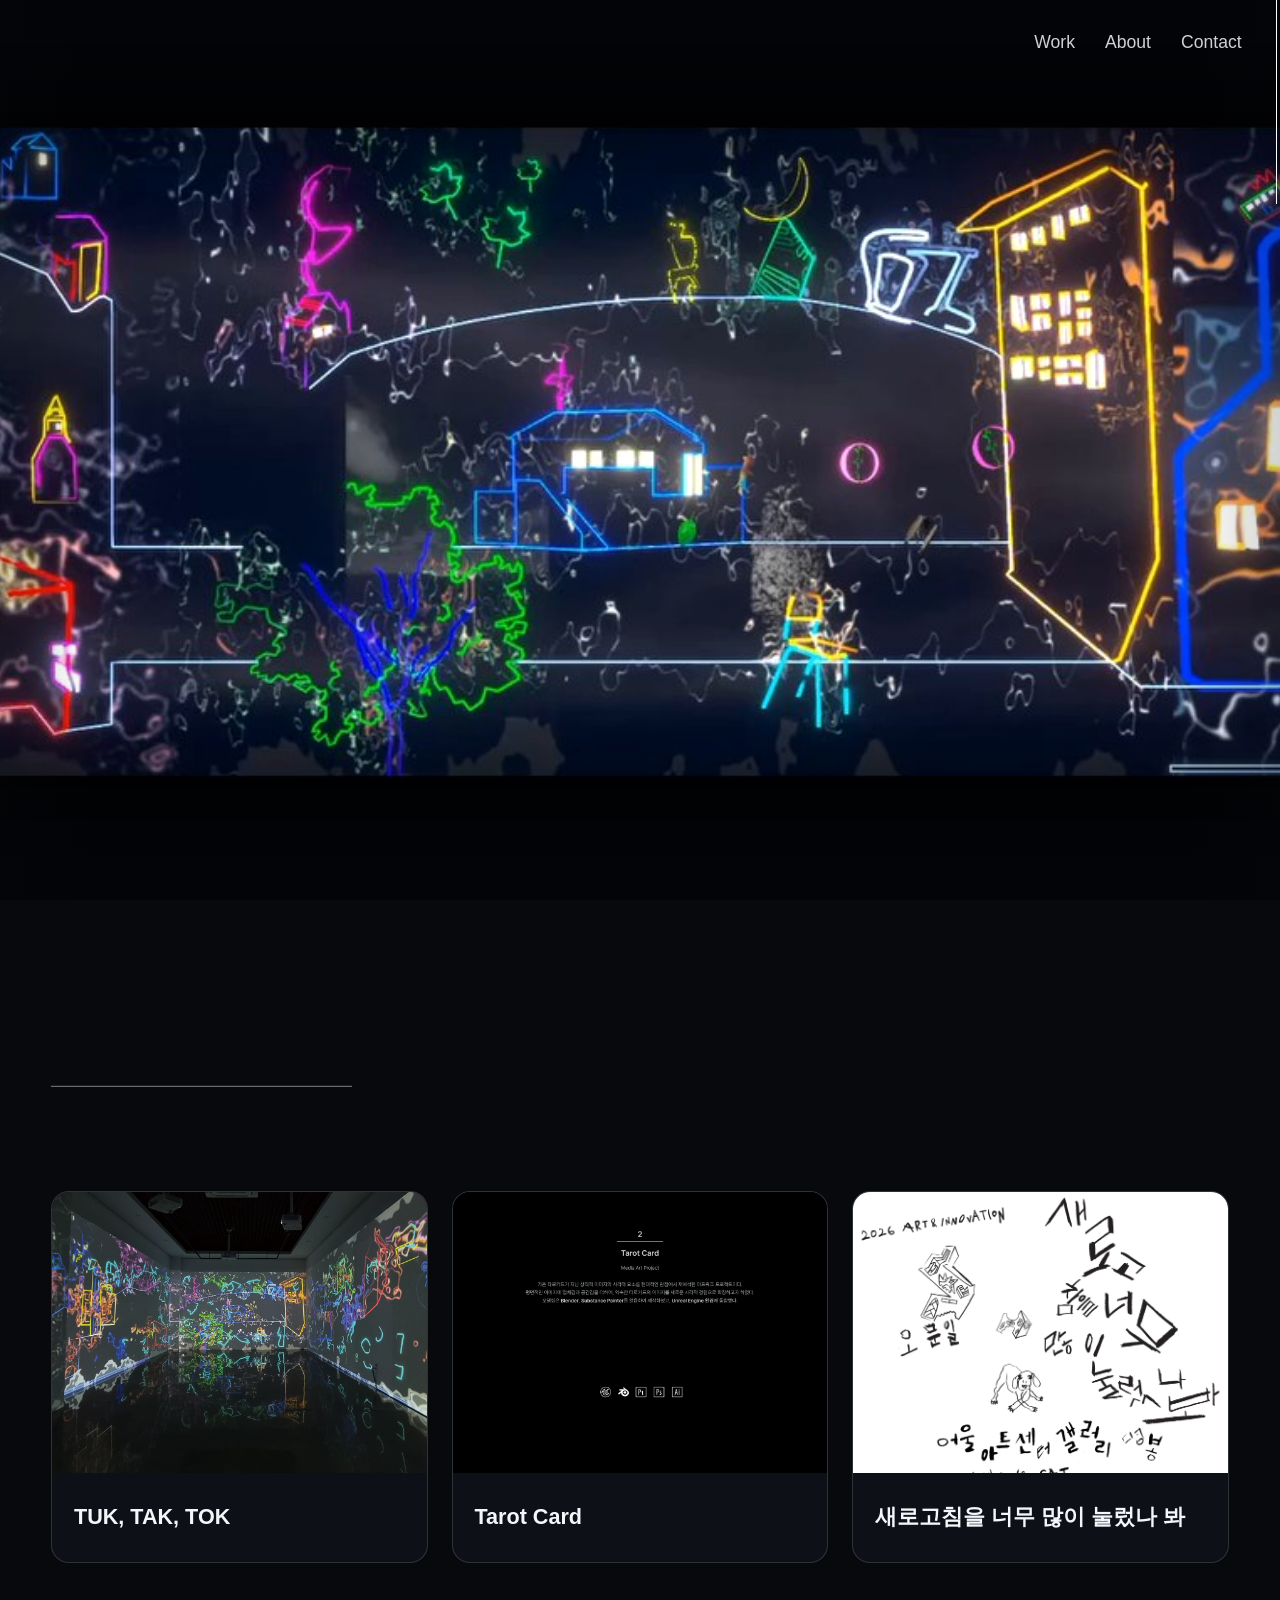
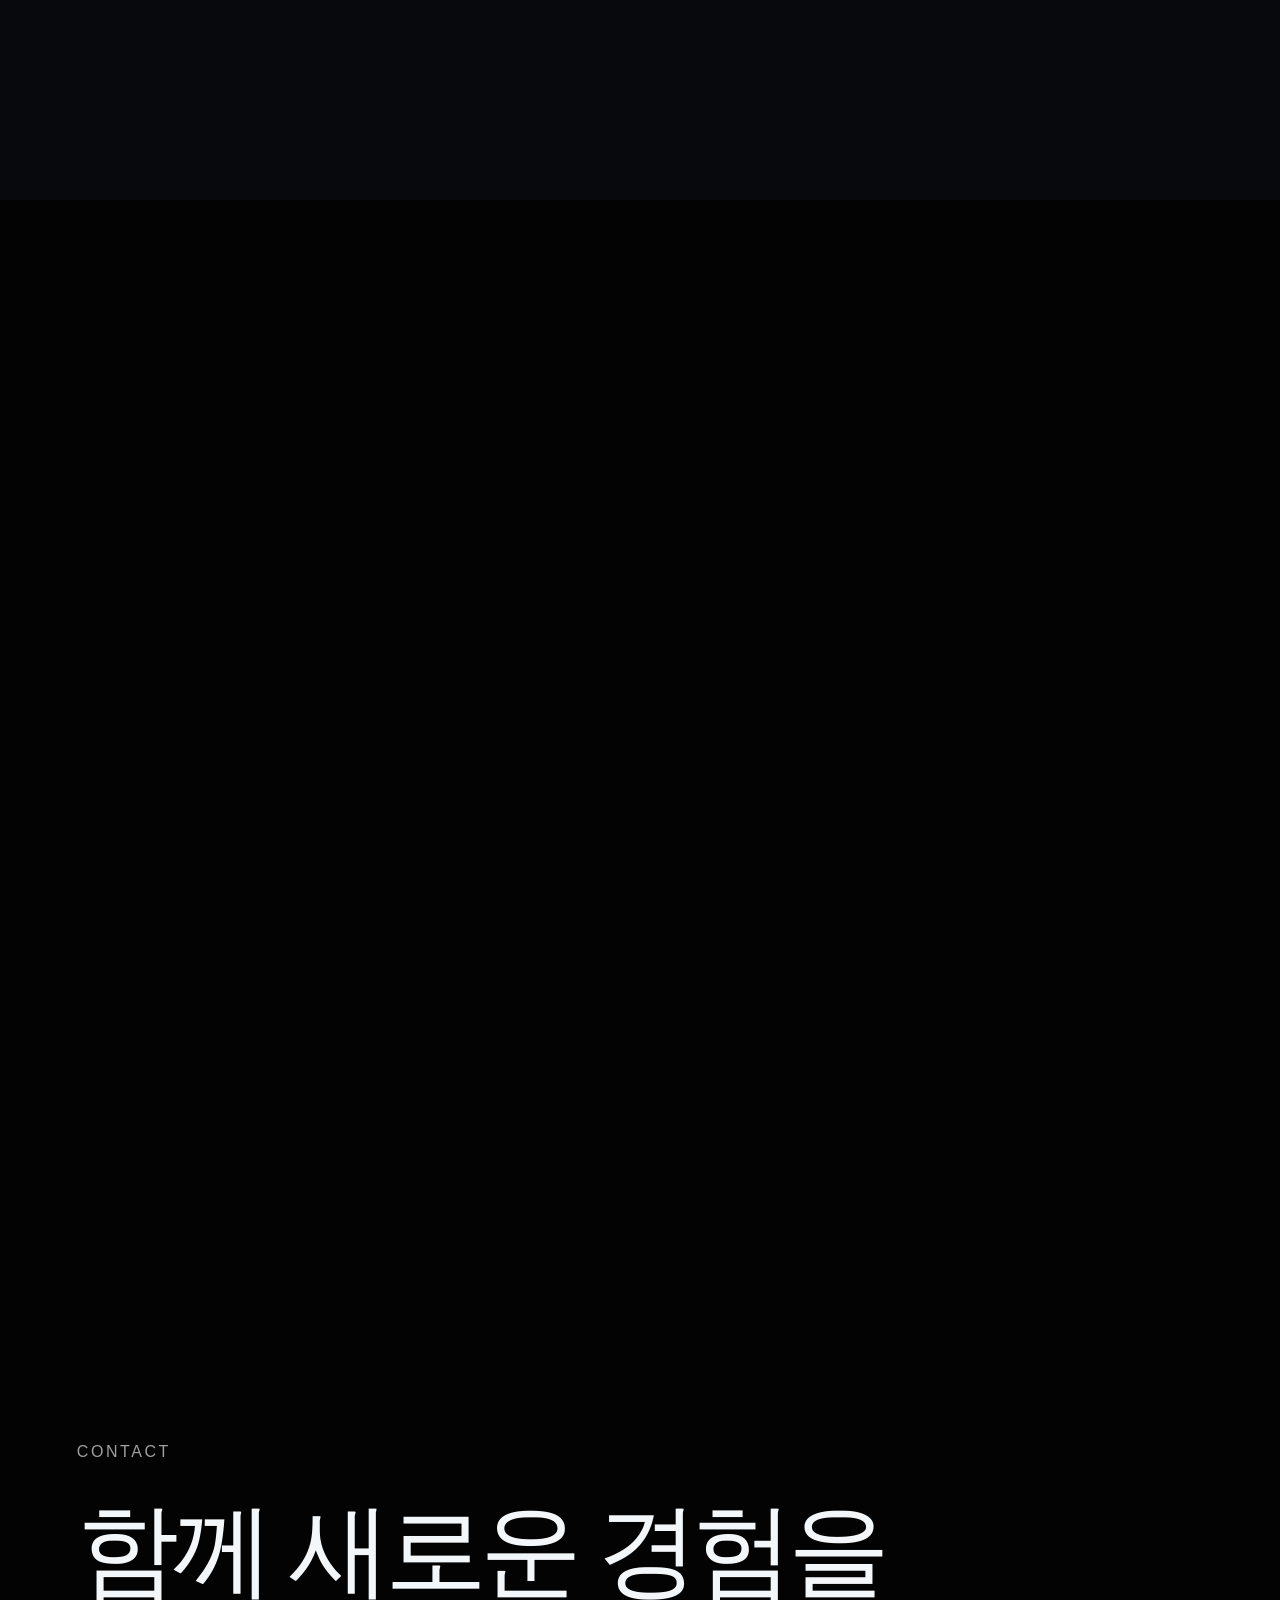
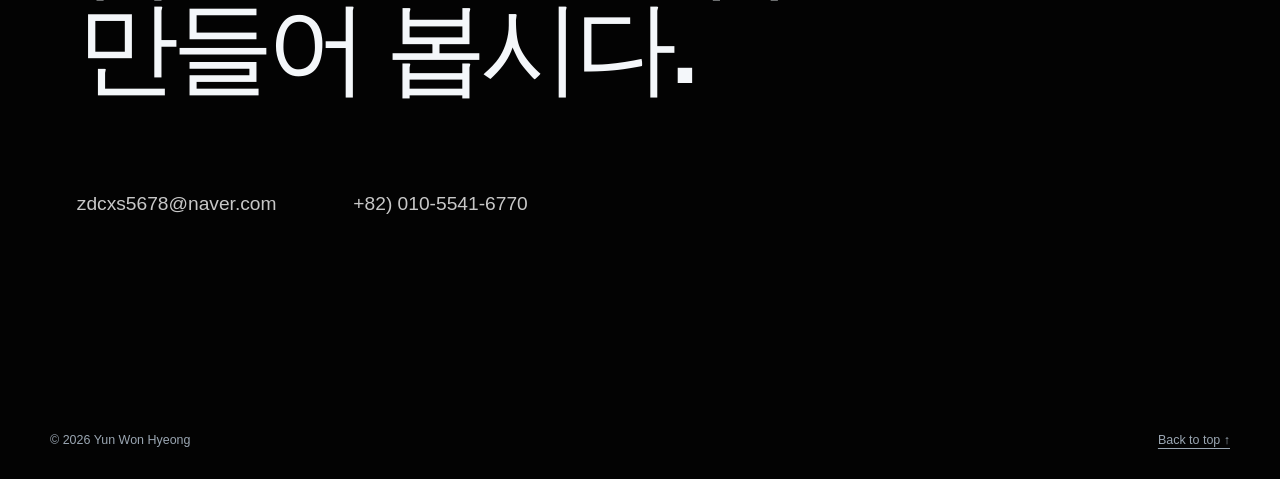
==== index.html @ ea80e8dd "Rework homepage sections and add contact" ====
<!doctype html>
<html lang="ko">
<head>
  <meta charset="utf-8" />
  <meta name="viewport" content="width=device-width, initial-scale=1" />
  <meta name="description" content="윤원형의 인터랙티브 미디어 아트와 경험 디자인 포트폴리오" />
  <meta name="theme-color" content="#07090c" />
  <title>Yun Won Hyeong — Portfolio</title>
  <link rel="preload" href="Video/Opening_Poster.jpg" as="image" />
  <link rel="stylesheet" href="style.css" />
  <script>document.documentElement.classList.add('js');</script>
</head>
<body>
  <a class="skip-link" href="#main">본문으로 이동</a>
  <header class="site-header site-header--minimal">
    <button class="nav-toggle" type="button" aria-expanded="false" aria-controls="primary-nav">
      <span class="sr-only">메뉴 열기</span><span></span><span></span>
    </button>
    <nav class="primary-nav" id="primary-nav" aria-label="주요 메뉴">
      <a href="#work">Work</a><a href="#about">About</a><a href="#contact">Contact</a>
    </nav>
  </header>

  <main id="main">
    <section class="home-hero" aria-labelledby="hero-title">
      <div class="home-hero__media-frame">
        <video class="home-hero__media" muted autoplay loop playsinline preload="metadata" poster="Video/Opening_Poster.jpg" data-autoplay aria-hidden="true">
          <source src="Video/Opening_PingPong.mp4" type="video/mp4" />
        </video>
      </div>
      <h1 class="sr-only" id="hero-title">Yun Won Hyeong Portfolio</h1>
    </section>

    <section class="work-section" id="work" aria-label="Work">
      <div class="work-shell">
        <div class="work-divider" aria-hidden="true"></div>
        <div class="project-grid">
          <a class="project-card" href="tuk-tak-tok.html" data-reveal>
            <div class="project-card__media"><img src="Source/3.webp" alt="TUK, TAK, TOK 몰입형 전시 공간" loading="lazy" /></div>
            <div class="project-card__body">
              <h3>TUK, TAK, TOK</h3>
            </div>
          </a>
          <a class="project-card" href="tarot.html" data-reveal>
            <div class="project-card__media"><img src="Source/11.webp" alt="Tarot Card 미디어 아트 프로젝트" loading="lazy" /></div>
            <div class="project-card__body">
              <h3>Tarot Card</h3>
            </div>
          </a>
          <a class="project-card" href="https://online.fliphtml5.com/retxmon/true-final/" target="_blank" rel="noreferrer" data-reveal>
            <div class="project-card__media project-card__media--editorial"><img src="Source/editorial-cover.webp" alt="새로고침을 너무 많이 눌렀나 봐 도록 표지" loading="lazy" /></div>
            <div class="project-card__body">
              <h3>새로고침을 너무 많이 눌렀나 봐</h3>
            </div>
          </a>
        </div>
      </div>
    </section>

    <section class="about-section" id="about" aria-labelledby="about-title">
      <div class="shell about-layout">
        <header class="about-profile" data-reveal>
          <h2 id="about-title">Yun Won Hyeong</h2>
          <time datetime="2002-04-17">2002.04.17.</time>
        </header>

        <div class="about-statement" data-reveal>
          <p>창의적인 융합을 지향하는 디자이너 윤원형입니다.</p>
          <p>새로운 아이디어를 다양한 기술과 디자인으로 구현하여 특별한 경험을 선사합니다.</p>
          <p>일상 속에서의 감각과 관계를 새롭게 바라보며, 관객이 직접 경험하고 해석할 수 있는 작업을 추구하고<br class="about-statement__break" /> 디자인을 통해 익숙한 세계를 낯설게 감각하고 새로운 질문을 발견할 수 있는 계기를 만들고자 합니다.</p>
        </div>

        <div class="about-facts">
          <section class="about-block" data-reveal>
            <h3>Education</h3>
            <ul class="about-list about-list--education">
              <li><strong>2018–2020</strong><span>제주제일고등학교</span></li>
              <li><strong>2021–2026</strong><span>대구예술대학교<br />Art&amp;Innovation 전공</span></li>
            </ul>
          </section>
          <section class="about-block about-block--achievement" data-reveal>
            <h3>Achievement</h3>
            <ul class="about-list">
              <li><strong>2026.09.</strong><span>아트&amp;이노베이션 展_새로고침을 너무 많이 눌렀나 봐_대구행복북구문화재단 어울아트센터</span></li>
              <li><strong>2026.12.</strong><span>대구아트스퀘어 展_Daegu Art Odyssdey 2026_대구문화예술회관<br />VR 인터랙티브 아트 전시 예정</span></li>
            </ul>
          </section>
        </div>

        <div class="about-bottom">
          <section class="about-block about-skills" data-reveal>
            <h3>Skill</h3>
            <svg class="about-skills__icons" viewBox="140 2310 760 830" role="img" aria-label="사용 프로그램 아이콘">
              <image href="Source/1투명.webp" width="5834" height="3750" />
            </svg>
          </section>
        </div>
      </div>
    </section>

    <section class="contact-section" id="contact" aria-labelledby="contact-title">
      <div class="contact-shell" data-reveal>
        <p class="contact-kicker">Contact</p>
        <h2 id="contact-title">함께 새로운 경험을<br />만들어 봅시다.</h2>
        <div class="contact-links">
          <a href="mailto:zdcxs5678@naver.com">zdcxs5678@naver.com</a>
          <a href="tel:+821055416770">+82) 010-5541-6770</a>
        </div>
      </div>
      <footer class="site-footer shell"><p>© 2026 Yun Won Hyeong</p><a href="#main">Back to top ↑</a></footer>
    </section>

  </main>

  <script src="scroll-progress.js" defer></script>
  <script src="local-refraction.js?v=13-small-media-refraction" defer></script>
  <script src="script.js" defer></script>
</body>
</html>
---- style.css ----
:root {
  --bg: #07090c;
  --surface: #0d1117;
  --surface-2: #111820;
  --text: #f4f7fa;
  --muted: #9aa6b2;
  --line: rgba(255, 255, 255, 0.14);
  --line-strong: rgba(255, 255, 255, 0.28);
  --cyan: #6ef3ff;
  --pink: #ff5ab8;
  --shell: min(1180px, calc(100vw - 64px));
  --header-height: 78px;
  --radius: 18px;
  color-scheme: dark;
}

* { box-sizing: border-box; }
html { scroll-behavior: smooth; background: var(--bg); scrollbar-width: none; }
html::-webkit-scrollbar, body::-webkit-scrollbar { display: none; width: 0; height: 0; }
body {
  margin: 0;
  overflow-x: hidden;
  background: radial-gradient(circle at 10% 10%, rgba(34, 181, 255, 0.08), transparent 28rem), var(--bg);
  color: var(--text);
  font-family: Inter, "Pretendard", "Noto Sans KR", "Segoe UI", Arial, sans-serif;
  line-height: 1.65;
  -webkit-font-smoothing: antialiased;
}
body.nav-open { overflow: hidden; }
img, video { max-width: 100%; }
img { display: block; }
a { color: inherit; }
button, input, textarea, select { font: inherit; }
.shell { width: var(--shell); margin-inline: auto; }
.sr-only { position: absolute; width: 1px; height: 1px; padding: 0; margin: -1px; overflow: hidden; clip: rect(0, 0, 0, 0); white-space: nowrap; border: 0; }
.skip-link { position: fixed; top: 8px; left: 8px; z-index: 9999; transform: translateY(-150%); padding: 10px 14px; border-radius: 8px; background: var(--text); color: var(--bg); text-decoration: none; }
.skip-link:focus { transform: translateY(0); }

.site-header { position: fixed; inset: 0 0 auto; z-index: 1000; min-height: var(--header-height); display: flex; align-items: center; justify-content: space-between; padding: 0 max(32px, calc((100vw - 1180px) / 2)); border-bottom: 1px solid transparent; transition: background-color 220ms ease, border-color 220ms ease; }
.site-header--minimal { top: clamp(20px, 2.2vw, 38px); right: clamp(24px, 3vw, 64px); bottom: auto; left: auto; width: auto; min-height: 0; padding: 0; justify-content: flex-end; background: transparent; border-color: transparent; box-shadow: none; backdrop-filter: none; }
.site-header.is-scrolled { background: rgba(7, 9, 12, 0.84); border-color: var(--line); backdrop-filter: blur(18px); }
.site-header.site-header--minimal.is-scrolled { background: transparent; border-color: transparent; box-shadow: none; backdrop-filter: none; }
.brand { position: relative; z-index: 2; display: grid; gap: 1px; text-decoration: none; line-height: 1.15; letter-spacing: 0.06em; }
.brand span { font-size: 0.88rem; font-weight: 750; }
.brand small { color: var(--muted); font-size: 0.65rem; }
.primary-nav { display: flex; gap: clamp(30px, 2.25vw, 52px); background: transparent; }
.primary-nav a { position: relative; color: rgba(255, 255, 255, 0.82); font-size: clamp(1.1rem, 1.15vw, 1.4rem); font-weight: 500; text-decoration: none; background: transparent; }
.primary-nav a::after { content: ""; position: absolute; right: 0; bottom: -6px; left: 0; height: 1px; transform: scaleX(0); transform-origin: right; background: var(--cyan); transition: transform 220ms ease; }
.primary-nav a:hover::after, .primary-nav a:focus-visible::after { transform: scaleX(1); transform-origin: left; }
.nav-toggle { display: none; position: relative; z-index: 2; width: 44px; height: 44px; padding: 12px 8px; border: 0; background: none; color: var(--text); cursor: pointer; }
.nav-toggle > span:not(.sr-only) { position: absolute; left: 8px; width: 28px; height: 1px; background: currentColor; transition: transform 220ms ease, top 220ms ease; }
.nav-toggle > span:nth-child(2) { top: 17px; }
.nav-toggle > span:nth-child(3) { top: 27px; }
.nav-open .nav-toggle > span:nth-child(2) { top: 22px; transform: rotate(45deg); }
.nav-open .nav-toggle > span:nth-child(3) { top: 22px; transform: rotate(-45deg); }

.home-hero { position: relative; min-height: 100vh; min-height: 100svh; display: flex; align-items: flex-end; overflow: hidden; background: #030509; }
.home-hero::after { content: ""; position: absolute; inset: -1px; z-index: 1; pointer-events: none; background: linear-gradient(90deg, rgba(7, 9, 12, 0.18) 0%, transparent 7%, transparent 93%, rgba(7, 9, 12, 0.18) 100%); }
.home-hero__media-frame { position: absolute; inset: 0; overflow: hidden; -webkit-mask-image: linear-gradient(180deg, transparent 0%, rgba(0, 0, 0, 0.2) 5%, #000 20%, #000 80%, rgba(0, 0, 0, 0.2) 95%, transparent 100%); mask-image: linear-gradient(180deg, transparent 0%, rgba(0, 0, 0, 0.2) 5%, #000 20%, #000 80%, rgba(0, 0, 0, 0.2) 95%, transparent 100%); }
.home-hero__media { position: absolute; inset: 0; width: 100%; height: 100%; object-fit: cover; object-position: center; transform: scale(1.68); transform-origin: center; filter: saturate(1.02) contrast(1.04); }
.home-hero__content { position: relative; z-index: 1; padding-block: calc(var(--header-height) + 80px) 96px; }
.eyebrow { margin: 0 0 16px; color: var(--cyan); font-size: 0.72rem; font-weight: 750; letter-spacing: 0.18em; text-transform: uppercase; }
.home-hero h1, .project-hero h1 { margin: 0; font-size: clamp(3.6rem, 10vw, 9rem); font-weight: 650; line-height: 0.88; letter-spacing: -0.065em; }
.hero-lead { max-width: 680px; margin: 36px 0 0; font-size: clamp(1.1rem, 2vw, 1.45rem); }
.hero-actions { display: flex; align-items: center; gap: 28px; margin-top: 36px; }
.button { display: inline-flex; align-items: center; justify-content: center; min-height: 48px; padding: 0 22px; border: 1px solid transparent; border-radius: 999px; font-size: 0.86rem; font-weight: 700; text-decoration: none; transition: transform 180ms ease, background-color 180ms ease, border-color 180ms ease; }
.button:hover { transform: translateY(-2px); }
.button--primary { background: var(--text); color: var(--bg); }
.button--ghost { border-color: var(--line-strong); }
.button--ghost:hover { border-color: var(--cyan); background: rgba(110, 243, 255, 0.08); }
.text-link { color: rgba(255, 255, 255, 0.85); font-size: 0.9rem; text-underline-offset: 5px; }
.scroll-cue { position: absolute; z-index: 2; right: 32px; bottom: 48px; display: flex; align-items: center; gap: 12px; color: var(--muted); font-size: 0.67rem; letter-spacing: 0.16em; text-decoration: none; text-transform: uppercase; transform: rotate(90deg); transform-origin: right center; }
.scroll-cue span { width: 44px; height: 1px; background: currentColor; }

.section { padding-block: clamp(96px, 13vw, 180px); }
.section--muted { background: var(--surface); }
.section-heading { display: grid; grid-template-columns: 1.2fr 0.8fr; column-gap: 80px; align-items: end; margin-bottom: 64px; }
.section-heading .eyebrow { grid-column: 1 / -1; }
.section-heading h2, .project-section h2 { margin: 0; font-size: clamp(2.3rem, 5vw, 4.7rem); font-weight: 590; line-height: 1.02; letter-spacing: -0.05em; }
.section-heading > p:last-child { max-width: 460px; margin: 0; color: var(--muted); }
.work-section { min-height: 100vh; min-height: 100svh; display: grid; align-items: center; padding-block: clamp(72px, 8vh, 112px); background: var(--bg); }
.work-shell { --work-gap: clamp(24px, 1.7vw, 44px); width: min(2200px, calc(100vw - clamp(72px, 8vw, 180px))); margin-inline: auto; }
.work-divider { width: calc((100% - (var(--work-gap) * 2)) * 0.2666667); height: 0.333px; margin-bottom: clamp(52px, 6vh, 82px); transform: translateY(clamp(-64px, -4vw, -38px)); background: rgba(255, 255, 255, 0.48); }
.project-grid { display: grid; grid-template-columns: repeat(3, minmax(0, 1fr)); gap: var(--work-gap); }
.project-card { min-width: 0; border: 1px solid var(--line); border-radius: var(--radius); overflow: hidden; background: var(--surface); text-decoration: none; transition: transform 240ms ease, border-color 240ms ease; }
.project-card:hover { transform: translateY(-6px); border-color: var(--line-strong); }
.project-card__media { aspect-ratio: 4 / 3; overflow: hidden; background: #020305; }
.project-card__media img { width: 100%; height: 100%; object-fit: cover; transition: transform 600ms cubic-bezier(.22, 1, .36, 1); }
.project-card:hover .project-card__media img { transform: scale(1.035); }
.project-card__media--editorial img { object-position: center top; }
.project-card__body { min-height: clamp(84px, 7vw, 122px); display: flex; align-items: center; padding: clamp(20px, 1.7vw, 34px); }
.project-card h3 { margin: 0; font-size: clamp(1.35rem, 1.55vw, 2.3rem); line-height: 1.14; word-break: keep-all; }

.about-section { min-height: 100vh; min-height: 100svh; display: grid; align-items: center; padding-block: clamp(58px, 5vw, 76px); background: #030303; }
.about-layout { display: grid; }
.about-profile { display: grid; grid-template-columns: minmax(0, 1fr) auto; align-items: end; width: min(100%, 770px); padding-bottom: 10px; border-bottom: 1px solid rgba(255, 255, 255, 0.68); }
.about-profile h2 { margin: 0; font-size: clamp(3rem, 6.2vw, 5.4rem); font-weight: 620; line-height: 0.95; letter-spacing: -0.05em; }
.about-profile time { padding-bottom: 2px; color: rgba(255, 255, 255, 0.72); font-size: clamp(1.2rem, 2.5vw, 2rem); font-weight: 300; line-height: 1; }
.about-statement { max-width: 1030px; margin-top: clamp(32px, 3vw, 44px); color: rgba(255, 255, 255, 0.72); font-size: clamp(1rem, 1.45vw, 1.28rem); font-weight: 300; line-height: 1.72; word-break: keep-all; }
.about-statement p { margin: 0; }
.about-statement p + p { margin-top: 6px; }
.about-facts { display: grid; grid-template-columns: minmax(280px, 0.72fr) minmax(0, 1.28fr); gap: clamp(54px, 8vw, 110px); margin-top: clamp(48px, 4.5vw, 64px); }
.about-bottom { display: grid; grid-template-columns: minmax(280px, 0.72fr) minmax(0, 1.28fr); gap: clamp(54px, 8vw, 110px); margin-top: clamp(42px, 4vw, 56px); }
.about-block h3 { margin: 0 0 clamp(22px, 2vw, 30px); color: rgba(255, 255, 255, 0.76); font-size: clamp(2rem, 3.8vw, 3.35rem); font-weight: 420; line-height: 1; letter-spacing: -0.035em; text-transform: uppercase; }
.about-list { display: grid; gap: 28px; padding: 0; margin: 0; list-style: none; }
.about-list li { display: grid; grid-template-columns: 138px minmax(0, 1fr); gap: 14px; color: rgba(255, 255, 255, 0.7); font-size: clamp(0.96rem, 1.25vw, 1.14rem); font-weight: 300; line-height: 1.55; }
.about-list strong { color: rgba(255, 255, 255, 0.82); font-weight: 650; white-space: nowrap; }
.about-skills__icons { display: block; width: min(100%, 185px); height: auto; overflow: hidden; }
.contact-section { position: relative; min-height: 100vh; min-height: 100svh; display: grid; align-items: center; padding-block: clamp(88px, 10vh, 140px); background: #030303; }
.contact-shell { width: min(1800px, calc(100vw - clamp(72px, 12vw, 260px))); margin-inline: auto; }
.contact-kicker { margin: 0 0 clamp(28px, 4vh, 52px); color: rgba(255, 255, 255, 0.62); font-size: clamp(1rem, 1.2vw, 1.35rem); letter-spacing: 0.16em; text-transform: uppercase; }
.contact-section h2 { max-width: 1200px; margin: 0; font-size: clamp(3.6rem, 8vw, 9.5rem); font-weight: 560; line-height: 0.96; letter-spacing: -0.065em; word-break: keep-all; }
.contact-links { display: flex; flex-wrap: wrap; gap: 18px clamp(42px, 6vw, 96px); margin-top: clamp(64px, 10vh, 126px); }
.contact-links a { color: rgba(255, 255, 255, 0.78); font-size: clamp(1.05rem, 1.5vw, 1.65rem); font-weight: 300; text-decoration: none; text-underline-offset: 7px; }
.contact-links a:hover, .contact-links a:focus-visible { color: var(--text); text-decoration: underline; }
.site-footer { display: flex; justify-content: space-between; gap: 24px; padding-block: 28px; color: var(--muted); font-size: 0.78rem; }
.contact-section .site-footer { position: absolute; right: 0; bottom: 0; left: 0; }
.site-footer p { margin: 0; }
.site-footer a { text-underline-offset: 4px; }

#scroll-progress { position: fixed; top: 0; right: 3px; bottom: 0; width: 1px; background: #fff; transform: scaleY(0); transform-origin: top; pointer-events: none; z-index: 2147483646; }

.project-main { padding-top: var(--header-height); }
.project-hero { padding-block: clamp(88px, 12vw, 160px) 56px; }
.project-hero__topline { display: flex; justify-content: space-between; gap: 24px; margin-bottom: 72px; color: var(--muted); font-size: 0.76rem; }
.project-hero h1 { max-width: 1050px; font-size: clamp(3.7rem, 11vw, 9.4rem); }
.project-hero__lead { max-width: 760px; margin: 44px 0 0 auto; font-size: clamp(1.15rem, 2.2vw, 1.55rem); }
.project-cover { width: var(--shell); margin: 0 auto; border-radius: var(--radius); overflow: hidden; background: #020305; }
.project-cover img, .project-cover video { display: block; width: 100%; height: auto; }
.project-section { padding-block: clamp(88px, 11vw, 150px); }
.project-section--surface { background: var(--surface); }
.project-overview { display: grid; grid-template-columns: minmax(0, 0.72fr) minmax(0, 1.28fr); gap: clamp(52px, 9vw, 130px); }
.project-overview__copy p { margin: 0 0 24px; font-size: clamp(1.05rem, 1.8vw, 1.25rem); }
.meta-list { display: grid; gap: 18px; padding: 24px 0 0; margin: 44px 0 0; border-top: 1px solid var(--line); list-style: none; }
.meta-list li { display: grid; grid-template-columns: 110px 1fr; gap: 24px; }
.meta-list strong { color: var(--muted); font-size: 0.72rem; letter-spacing: 0.1em; text-transform: uppercase; }
.media-stack { display: grid; gap: 28px; margin-top: 64px; }
.media-grid { display: grid; grid-template-columns: repeat(2, minmax(0, 1fr)); gap: 28px; }
.media-frame { margin: 0; overflow: hidden; border: 1px solid var(--line); border-radius: var(--radius); background: #020305; }
.media-frame img, .media-frame video { display: block; width: 100%; height: auto; }
.media-frame video { aspect-ratio: 16 / 9; object-fit: cover; }
.media-frame figcaption { padding: 14px 18px; color: var(--muted); font-size: 0.75rem; }
.subproject-heading { display: grid; grid-template-columns: 0.7fr 1.3fr; gap: clamp(44px, 8vw, 120px); align-items: start; }
.subproject-heading .project-overview__copy { padding-top: 10px; }
.project-pagination { display: grid; grid-template-columns: repeat(2, 1fr); border-top: 1px solid var(--line); }
.project-pagination a { min-height: 170px; display: flex; align-items: center; justify-content: space-between; gap: 24px; padding: 36px max(32px, calc((100vw - 1180px) / 2)); text-decoration: none; }
.project-pagination a + a { border-left: 1px solid var(--line); }
.project-pagination small { display: block; margin-bottom: 8px; color: var(--muted); }
.project-pagination strong { font-size: clamp(1.2rem, 2vw, 1.7rem); }
.project-pagination span { font-size: 1.8rem; }

.js [data-reveal] { opacity: 0; transform: translateY(28px); transition: opacity 700ms ease, transform 700ms cubic-bezier(.22, 1, .36, 1); }
.js [data-reveal].is-visible { opacity: 1; transform: translateY(0); }

@media (max-width: 860px) {
  :root { --shell: min(100% - 36px, 720px); --header-height: 70px; }
  .site-header { padding-inline: 18px; }
  .site-header--minimal { top: 18px; right: 18px; left: auto; padding: 0; justify-content: flex-end; }
  .nav-toggle { display: block; }
  .primary-nav { position: fixed; inset: 0; display: flex; flex-direction: column; justify-content: center; align-items: center; gap: 28px; visibility: hidden; opacity: 0; background: rgba(7, 9, 12, 0.98); transition: opacity 220ms ease, visibility 220ms ease; }
  .primary-nav a { font-size: 1.7rem; }
  .nav-open .primary-nav { visibility: visible; opacity: 1; }
  .home-hero__content { padding-bottom: 72px; }
  .home-hero h1 { font-size: clamp(3.8rem, 18vw, 7rem); }
  .home-hero__media { transform: scale(2.25); }
  .scroll-cue { display: none; }
  .section-heading, .project-overview, .subproject-heading { grid-template-columns: 1fr; }
  .section-heading { gap: 28px; }
  .work-section { padding-block: 96px; }
  .work-shell { width: var(--shell); }
  .work-divider { width: 80%; transform: none; }
  .project-grid { grid-template-columns: 1fr; }
  .about-statement__break { display: none; }
  .about-facts, .about-bottom { grid-template-columns: 1fr; }
  .about-bottom { margin-top: 96px; }
  .about-skills__icons { width: min(100%, 245px); }
  .contact-shell { width: var(--shell); }
  .project-hero__topline { margin-bottom: 48px; }
  .project-hero__lead { margin-left: 0; }
  .media-grid { grid-template-columns: 1fr; }
  .project-pagination { grid-template-columns: 1fr; }
  .project-pagination a + a { border-left: 0; border-top: 1px solid var(--line); }
}

@media (max-width: 560px) {
  .home-hero__media { transform: scale(2.4); }
  .hero-actions { align-items: flex-start; flex-direction: column; gap: 18px; }
  .section { padding-block: 88px; }
  .work-divider { margin-bottom: 52px; }
  .about-section { padding-block: 78px 110px; }
  .about-profile { grid-template-columns: minmax(0, 1fr) auto; }
  .about-profile h2 { font-size: clamp(2.35rem, 11vw, 3.2rem); }
  .about-profile time { font-size: 1rem; }
  .about-statement { font-size: 0.96rem; line-height: 1.68; }
  .about-facts { margin-top: 78px; }
  .about-bottom { margin-top: 82px; }
  .about-list li { grid-template-columns: 104px minmax(0, 1fr); gap: 12px; }
  .meta-list li { grid-template-columns: 1fr; gap: 4px; }
  .project-card__body { padding: 20px 22px 24px; }
  .contact-section h2 { font-size: clamp(3rem, 15vw, 5.2rem); }
  .contact-links { flex-direction: column; margin-top: 64px; }
  .project-hero__topline { flex-direction: column; gap: 6px; }
  .project-cover { width: 100%; border-radius: 0; border-right: 0; border-left: 0; }
}

@media (prefers-reduced-motion: reduce) {
  html { scroll-behavior: auto; }
  *, *::before, *::after { scroll-behavior: auto !important; transition-duration: 0.01ms !important; animation-duration: 0.01ms !important; animation-iteration-count: 1 !important; }
  .js [data-reveal] { opacity: 1; transform: none; }
}
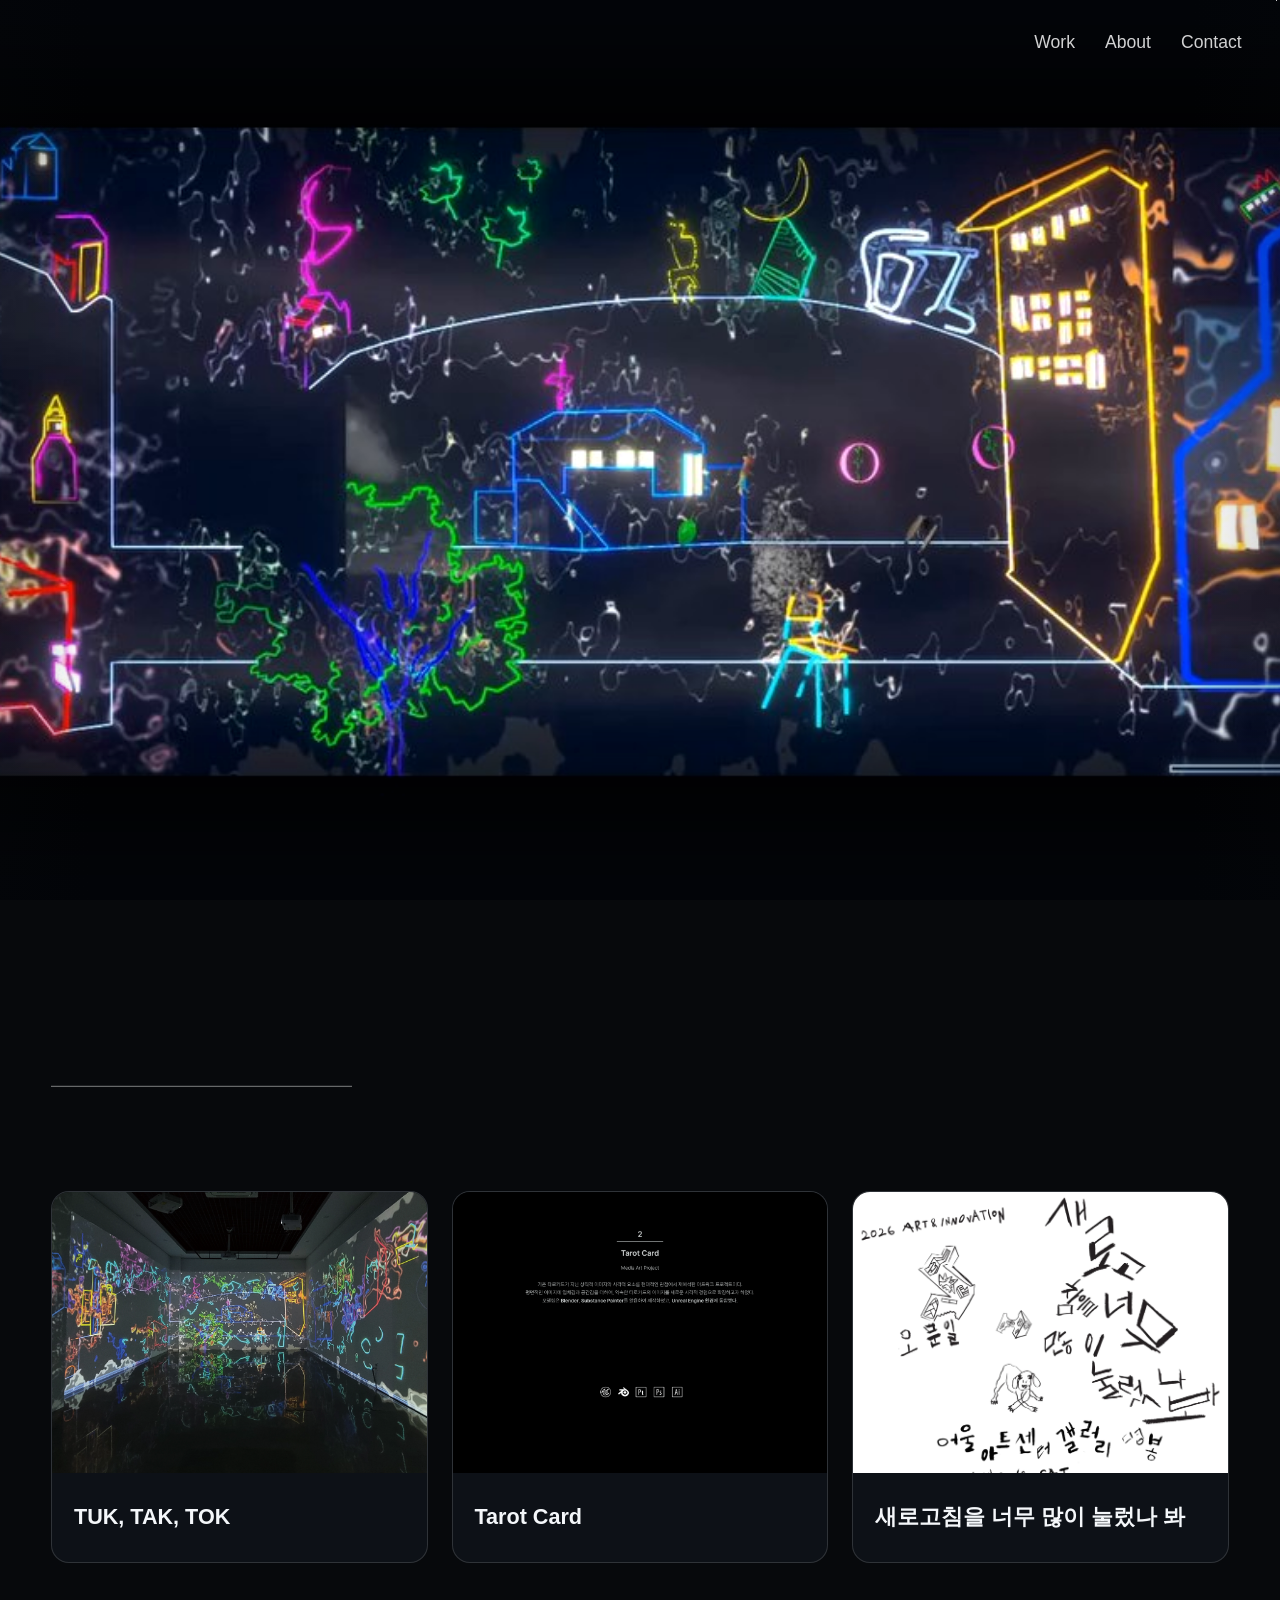
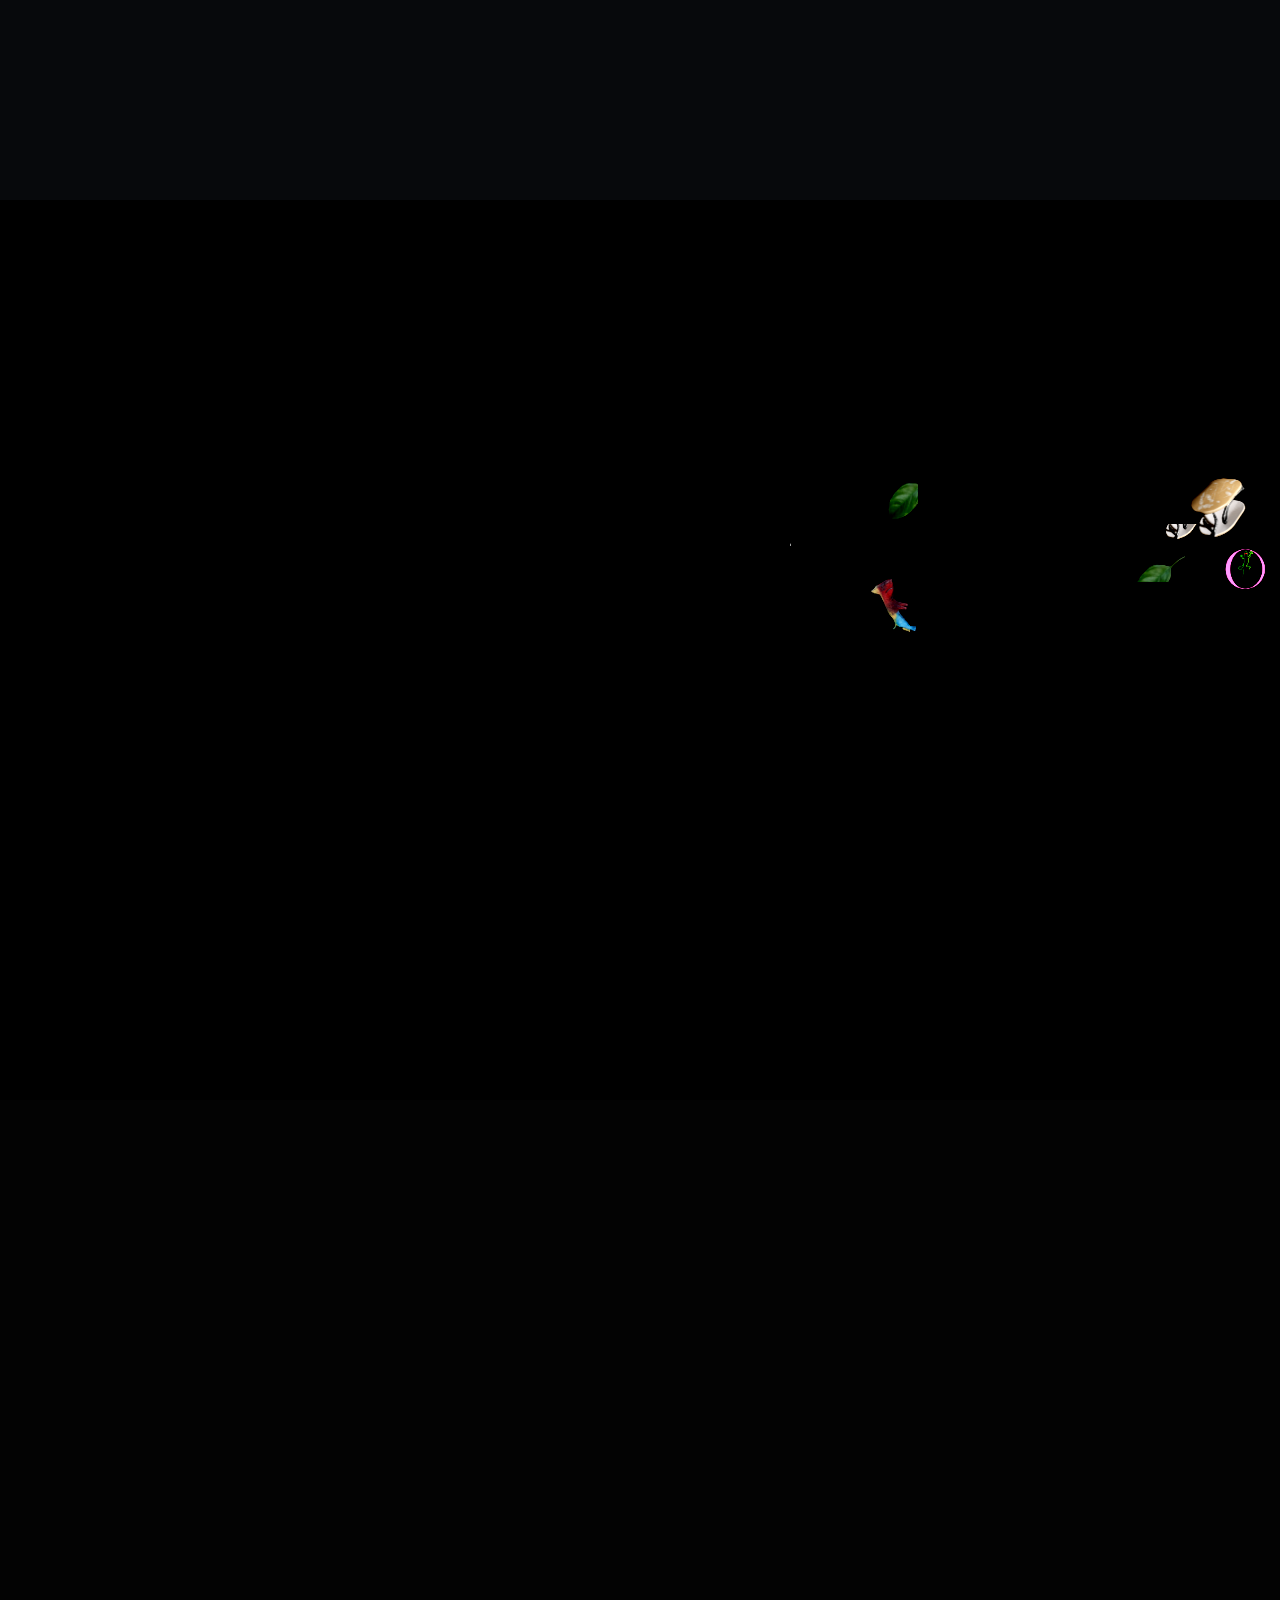
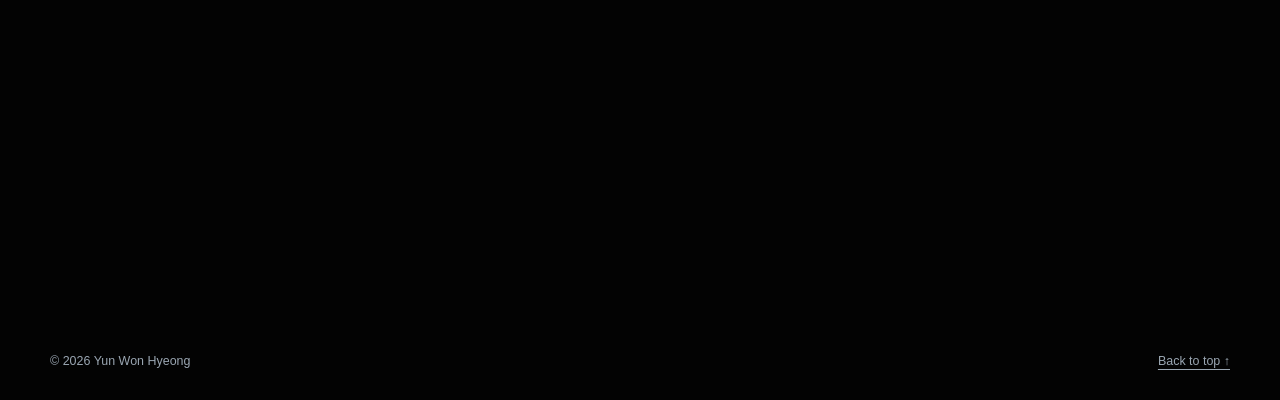
==== commit 0dfbbd3d: "Match about page to source artwork proportions" ====
--- a/index.html
+++ b/index.html
@@ -96,6 +96,12 @@
           </section>
         </div>
       </div>
+      <div class="about-decorations" aria-hidden="true">
+        <svg class="about-decoration about-decoration--leaf" viewBox="4100 1060 520 420"><image href="Source/1.webp" width="5834" height="3750" /></svg>
+        <svg class="about-decoration about-decoration--chair" viewBox="4380 760 650 520"><image href="Source/1.webp" width="5834" height="3750" /></svg>
+        <svg class="about-decoration about-decoration--circle" viewBox="4760 1050 620 560"><image href="Source/1.webp" width="5834" height="3750" /></svg>
+        <svg class="about-decoration about-decoration--bird" viewBox="3940 1630 620 560"><image href="Source/1.webp" width="5834" height="3750" /></svg>
+      </div>
     </section>
 
     <section class="contact-section" id="contact" aria-labelledby="contact-title">
--- a/style.css
+++ b/style.css
@@ -91,21 +91,27 @@
 .project-card__body { min-height: clamp(84px, 7vw, 122px); display: flex; align-items: center; padding: clamp(20px, 1.7vw, 34px); }
 .project-card h3 { margin: 0; font-size: clamp(1.35rem, 1.55vw, 2.3rem); line-height: 1.14; word-break: keep-all; }
 
-.about-section { min-height: 100vh; min-height: 100svh; display: grid; align-items: center; padding-block: clamp(58px, 5vw, 76px); background: #030303; }
-.about-layout { display: grid; }
-.about-profile { display: grid; grid-template-columns: minmax(0, 1fr) auto; align-items: end; width: min(100%, 770px); padding-bottom: 10px; border-bottom: 1px solid rgba(255, 255, 255, 0.68); }
-.about-profile h2 { margin: 0; font-size: clamp(3rem, 6.2vw, 5.4rem); font-weight: 620; line-height: 0.95; letter-spacing: -0.05em; }
-.about-profile time { padding-bottom: 2px; color: rgba(255, 255, 255, 0.72); font-size: clamp(1.2rem, 2.5vw, 2rem); font-weight: 300; line-height: 1; }
-.about-statement { max-width: 1030px; margin-top: clamp(32px, 3vw, 44px); color: rgba(255, 255, 255, 0.72); font-size: clamp(1rem, 1.45vw, 1.28rem); font-weight: 300; line-height: 1.72; word-break: keep-all; }
+.about-section { position: relative; min-height: 100vh; min-height: 100svh; padding-block: clamp(58px, 9.2vh, 124px) 60px; overflow: hidden; background: #000; }
+.about-layout { position: relative; z-index: 2; display: grid; width: min(1800px, 70.5vw); margin-inline: auto; }
+.about-profile { display: grid; grid-template-columns: minmax(0, 1fr) auto; align-items: end; width: min(650px, 36.12%); padding-bottom: 2px; border-bottom: 1px solid rgba(255, 255, 255, 0.68); }
+.about-profile h2 { margin: 0; font-size: clamp(1.45rem, 1.9vw, 3rem); font-weight: 620; line-height: 0.9; letter-spacing: -0.04em; white-space: nowrap; }
+.about-profile time { padding-bottom: 1px; color: rgba(255, 255, 255, 0.72); font-size: clamp(0.75rem, 0.95vw, 1.5rem); font-weight: 300; line-height: 1; }
+.about-statement { width: min(920px, 51.12%); margin-top: 10px; color: rgba(255, 255, 255, 0.72); font-size: clamp(0.62rem, 0.8vw, 1.28rem); font-weight: 300; line-height: 1.45; word-break: keep-all; }
 .about-statement p { margin: 0; }
-.about-statement p + p { margin-top: 6px; }
-.about-facts { display: grid; grid-template-columns: minmax(280px, 0.72fr) minmax(0, 1.28fr); gap: clamp(54px, 8vw, 110px); margin-top: clamp(48px, 4.5vw, 64px); }
-.about-bottom { display: grid; grid-template-columns: minmax(280px, 0.72fr) minmax(0, 1.28fr); gap: clamp(54px, 8vw, 110px); margin-top: clamp(42px, 4vw, 56px); }
-.about-block h3 { margin: 0 0 clamp(22px, 2vw, 30px); color: rgba(255, 255, 255, 0.76); font-size: clamp(2rem, 3.8vw, 3.35rem); font-weight: 420; line-height: 1; letter-spacing: -0.035em; text-transform: uppercase; }
-.about-list { display: grid; gap: 28px; padding: 0; margin: 0; list-style: none; }
-.about-list li { display: grid; grid-template-columns: 138px minmax(0, 1fr); gap: 14px; color: rgba(255, 255, 255, 0.7); font-size: clamp(0.96rem, 1.25vw, 1.14rem); font-weight: 300; line-height: 1.55; }
+.about-statement p + p { margin-top: 2px; }
+.about-facts { display: grid; grid-template-columns: min(330px, 12.9vw) minmax(0, min(900px, 35.2vw)); gap: min(85px, 3.3vw); margin-top: clamp(68px, 8.6vh, 116px); }
+.about-bottom { display: grid; grid-template-columns: min(330px, 12.9vw) minmax(0, min(900px, 35.2vw)); gap: min(85px, 3.3vw); margin-top: clamp(42px, 7.2vh, 98px); }
+.about-block h3 { margin: 0 0 clamp(13px, 1vw, 26px); color: rgba(255, 255, 255, 0.76); font-size: clamp(1.1rem, 1.42vw, 2.25rem); font-weight: 420; line-height: 1; letter-spacing: -0.03em; text-transform: uppercase; }
+.about-list { display: grid; gap: clamp(9px, 0.7vw, 18px); padding: 0; margin: 0; list-style: none; }
+.about-list li { display: grid; grid-template-columns: min(138px, 5.4vw) minmax(0, 1fr); gap: min(14px, 0.55vw); color: rgba(255, 255, 255, 0.7); font-size: clamp(0.68rem, 0.85vw, 1.36rem); font-weight: 300; line-height: 1.45; }
 .about-list strong { color: rgba(255, 255, 255, 0.82); font-weight: 650; white-space: nowrap; }
-.about-skills__icons { display: block; width: min(100%, 185px); height: auto; overflow: hidden; }
+.about-skills__icons { display: block; width: min(220px, 8.6vw); height: auto; overflow: hidden; }
+.about-decorations { position: absolute; inset: 0; z-index: 1; pointer-events: none; }
+.about-decoration { position: absolute; display: block; overflow: hidden; mix-blend-mode: screen; filter: contrast(1.7); }
+.about-decoration--leaf { top: 27.5%; left: 61.6%; width: 130px; height: 98px; }
+.about-decoration--chair { top: 28%; right: 1.2%; width: 164px; height: 130px; }
+.about-decoration--circle { top: 36%; right: 0%; width: 116px; height: 116px; }
+.about-decoration--bird { top: 39%; left: 60.5%; width: 142px; height: 126px; }
 .contact-section { position: relative; min-height: 100vh; min-height: 100svh; display: grid; align-items: center; padding-block: clamp(88px, 10vh, 140px); background: #030303; }
 .contact-shell { width: min(1800px, calc(100vw - clamp(72px, 12vw, 260px))); margin-inline: auto; }
 .contact-kicker { margin: 0 0 clamp(28px, 4vh, 52px); color: rgba(255, 255, 255, 0.62); font-size: clamp(1rem, 1.2vw, 1.35rem); letter-spacing: 0.16em; text-transform: uppercase; }
@@ -170,10 +176,15 @@
   .work-shell { width: var(--shell); }
   .work-divider { width: 80%; transform: none; }
   .project-grid { grid-template-columns: 1fr; }
+  .about-section { min-height: 100svh; height: auto; overflow: visible; }
+  .about-layout { width: var(--shell); }
   .about-statement__break { display: none; }
-  .about-facts, .about-bottom { grid-template-columns: 1fr; }
+  .about-profile { width: 100%; }
+  .about-facts, .about-bottom { grid-template-columns: 1fr; gap: 0; }
+  .about-facts { margin-top: 78px; }
   .about-bottom { margin-top: 96px; }
   .about-skills__icons { width: min(100%, 245px); }
+  .about-decorations { display: none; }
   .contact-shell { width: var(--shell); }
   .project-hero__topline { margin-bottom: 48px; }
   .project-hero__lead { margin-left: 0; }
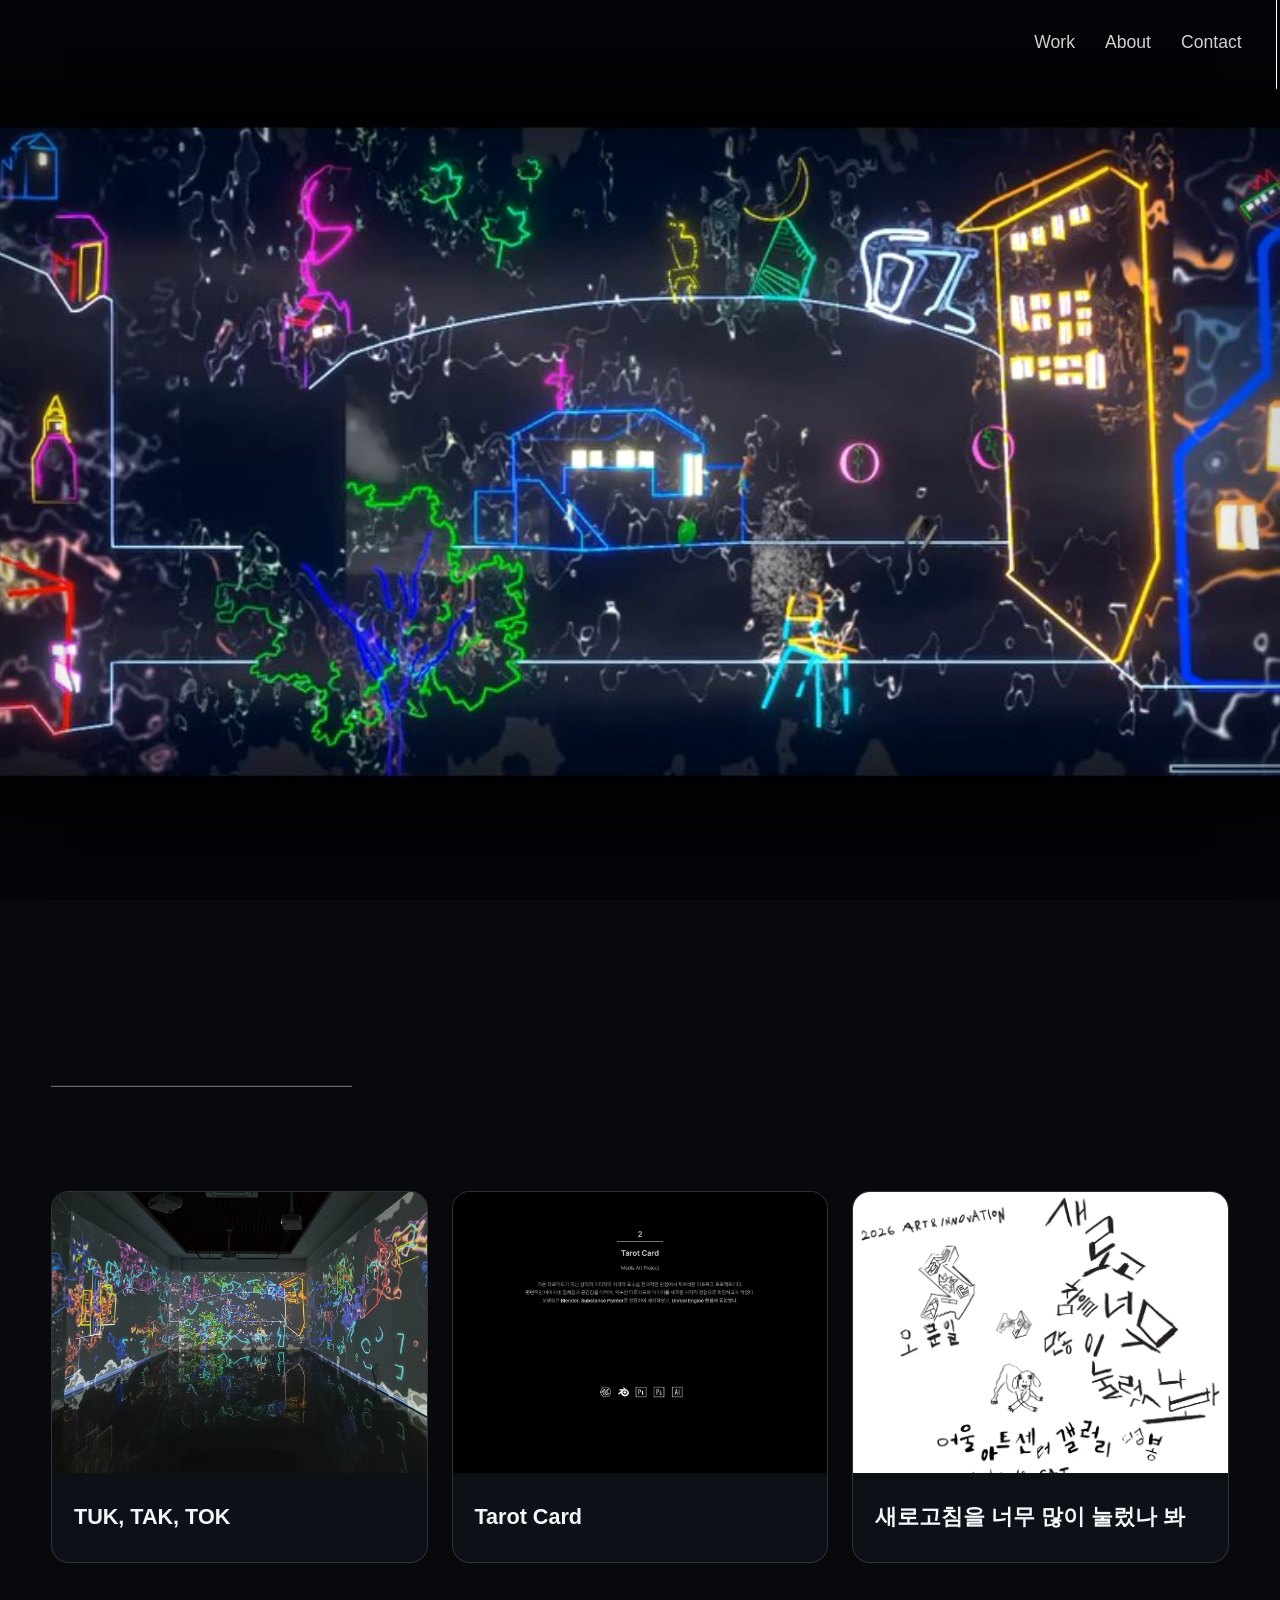
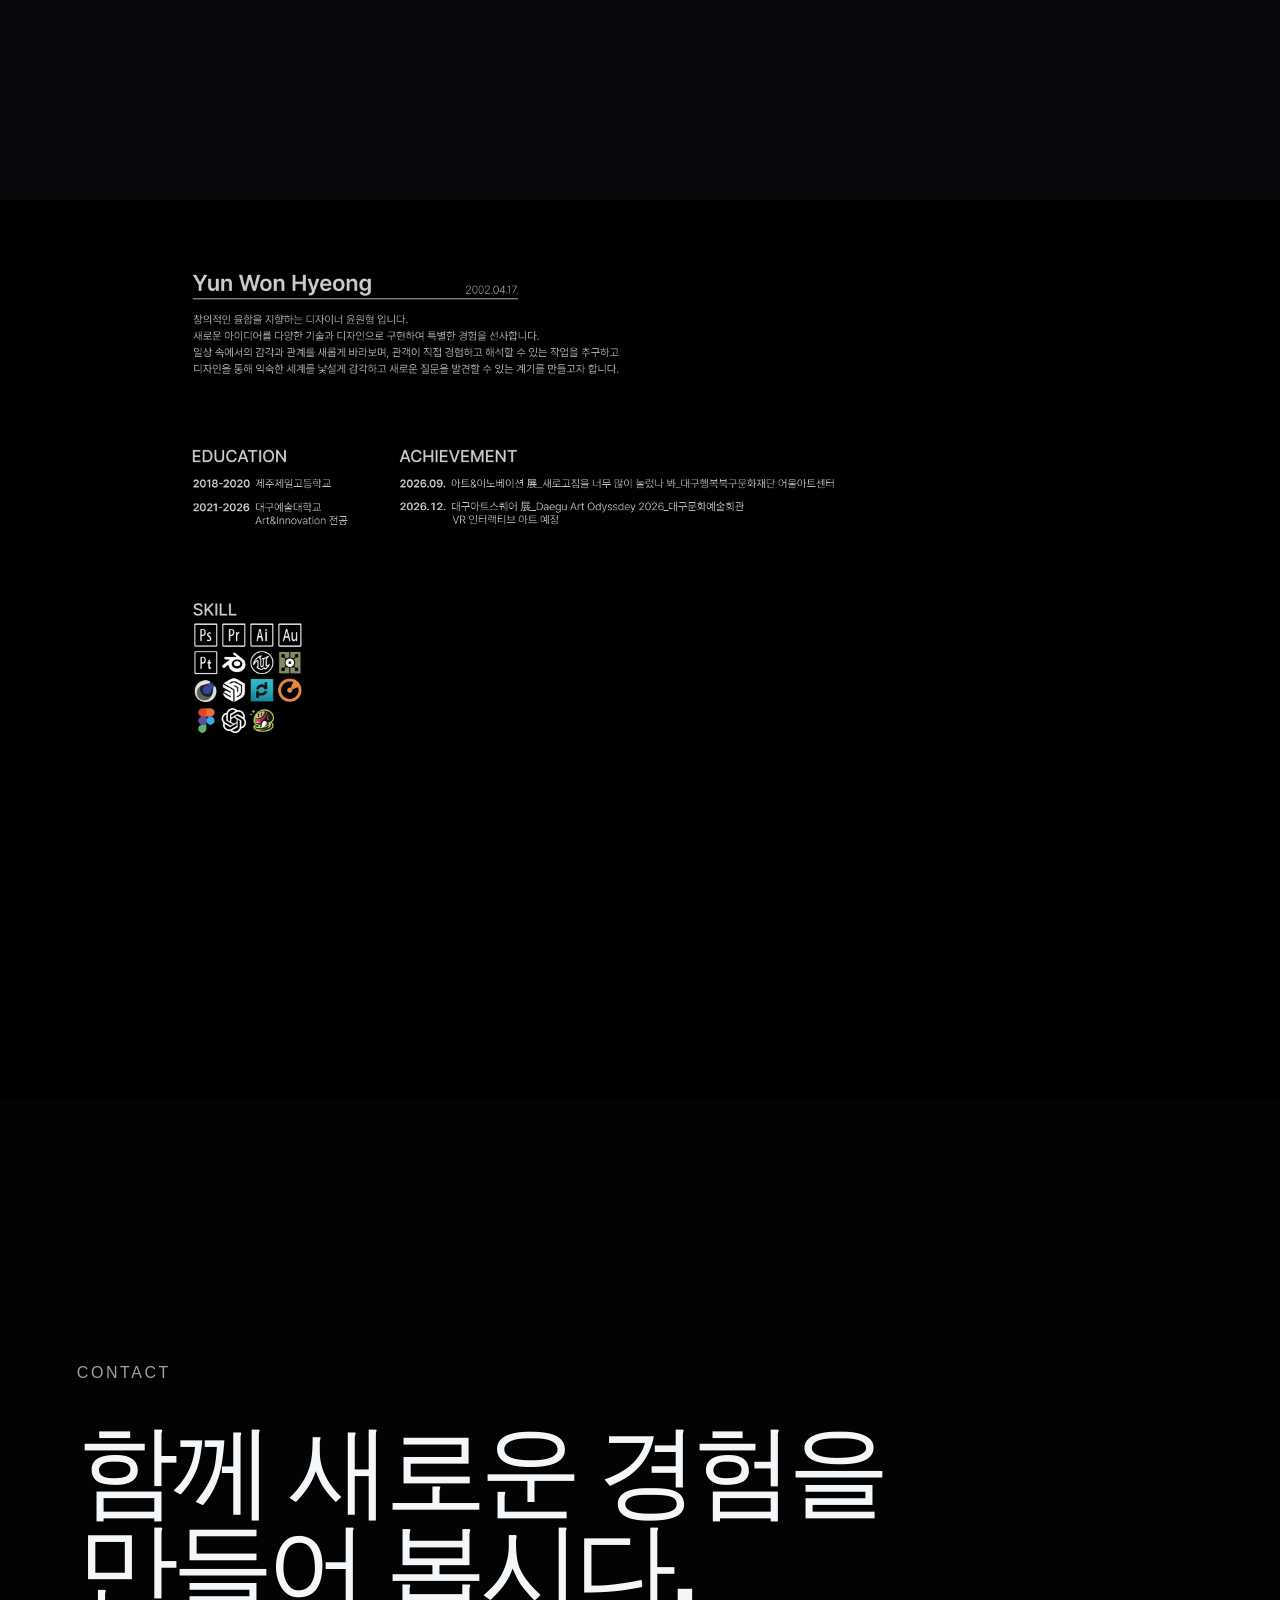
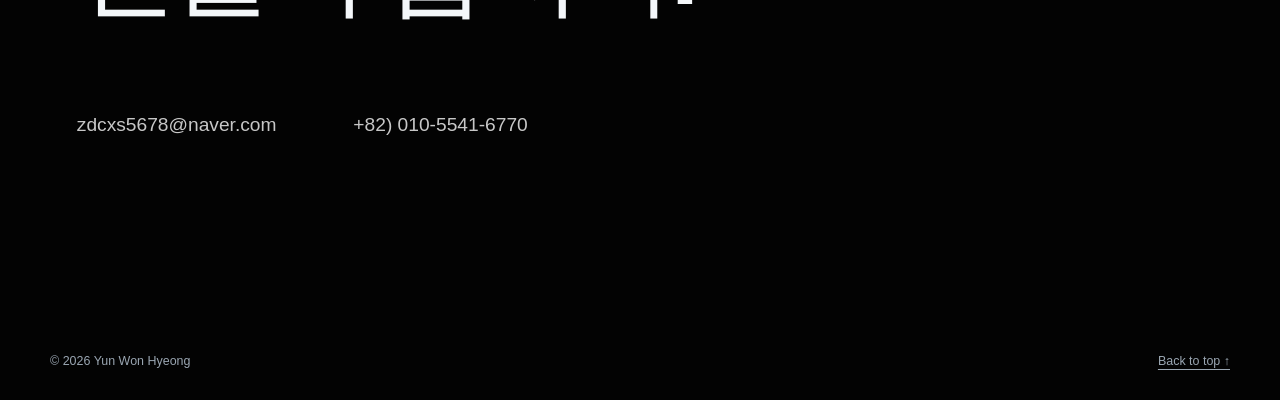
==== commit d7dd1830: "Render about page from exact source artwork" ====
--- a/index.html
+++ b/index.html
@@ -58,7 +58,7 @@
     </section>
 
     <section class="about-section" id="about" aria-labelledby="about-title">
-      <div class="shell about-layout">
+      <div class="shell about-layout about-layout--semantic">
         <header class="about-profile" data-reveal>
           <h2 id="about-title">Yun Won Hyeong</h2>
           <time datetime="2002-04-17">2002.04.17.</time>
@@ -90,18 +90,21 @@
         <div class="about-bottom">
           <section class="about-block about-skills" data-reveal>
             <h3>Skill</h3>
-            <svg class="about-skills__icons" viewBox="140 2310 760 830" role="img" aria-label="사용 프로그램 아이콘">
-              <image href="Source/1투명.webp" width="5834" height="3750" />
+            <svg class="about-skills__icons" viewBox="70 1140 380 370" role="img" aria-label="사용 프로그램 아이콘">
+              <image href="Source/1투명.webp" width="2880" height="1851" />
             </svg>
           </section>
         </div>
       </div>
-      <div class="about-decorations" aria-hidden="true">
-        <svg class="about-decoration about-decoration--leaf" viewBox="4100 1060 520 420"><image href="Source/1.webp" width="5834" height="3750" /></svg>
-        <svg class="about-decoration about-decoration--chair" viewBox="4380 760 650 520"><image href="Source/1.webp" width="5834" height="3750" /></svg>
-        <svg class="about-decoration about-decoration--circle" viewBox="4760 1050 620 560"><image href="Source/1.webp" width="5834" height="3750" /></svg>
-        <svg class="about-decoration about-decoration--bird" viewBox="3940 1630 620 560"><image href="Source/1.webp" width="5834" height="3750" /></svg>
-      </div>
+      <svg class="about-source-art" viewBox="0 0 2880 1851" aria-hidden="true">
+        <defs>
+          <clipPath id="about-source-clip">
+            <rect x="0" y="0" width="2200" height="1000" />
+            <rect x="0" y="1000" width="650" height="550" />
+          </clipPath>
+        </defs>
+        <image href="Source/1투명.webp" width="2880" height="1851" clip-path="url(#about-source-clip)" />
+      </svg>
     </section>
 
     <section class="contact-section" id="contact" aria-labelledby="contact-title">
--- a/style.css
+++ b/style.css
@@ -91,7 +91,9 @@
 .project-card__body { min-height: clamp(84px, 7vw, 122px); display: flex; align-items: center; padding: clamp(20px, 1.7vw, 34px); }
 .project-card h3 { margin: 0; font-size: clamp(1.35rem, 1.55vw, 2.3rem); line-height: 1.14; word-break: keep-all; }
 
-.about-section { position: relative; min-height: 100vh; min-height: 100svh; padding-block: clamp(58px, 9.2vh, 124px) 60px; overflow: hidden; background: #000; }
+.about-section { position: relative; min-height: 100vh; min-height: 100svh; padding: 0; overflow: hidden; background: #000; }
+.about-layout.about-layout--semantic { position: absolute; width: 1px; height: 1px; padding: 0; margin: -1px; overflow: hidden; clip: rect(0, 0, 0, 0); white-space: nowrap; border: 0; }
+.about-source-art { position: absolute; top: 4.15vh; left: 50%; display: block; width: min(1920px, 75vw); height: auto; transform: translateX(-50%); }
 .about-layout { position: relative; z-index: 2; display: grid; width: min(1800px, 70.5vw); margin-inline: auto; }
 .about-profile { display: grid; grid-template-columns: minmax(0, 1fr) auto; align-items: end; width: min(650px, 36.12%); padding-bottom: 2px; border-bottom: 1px solid rgba(255, 255, 255, 0.68); }
 .about-profile h2 { margin: 0; font-size: clamp(1.45rem, 1.9vw, 3rem); font-weight: 620; line-height: 0.9; letter-spacing: -0.04em; white-space: nowrap; }
@@ -106,12 +108,6 @@
 .about-list li { display: grid; grid-template-columns: min(138px, 5.4vw) minmax(0, 1fr); gap: min(14px, 0.55vw); color: rgba(255, 255, 255, 0.7); font-size: clamp(0.68rem, 0.85vw, 1.36rem); font-weight: 300; line-height: 1.45; }
 .about-list strong { color: rgba(255, 255, 255, 0.82); font-weight: 650; white-space: nowrap; }
 .about-skills__icons { display: block; width: min(220px, 8.6vw); height: auto; overflow: hidden; }
-.about-decorations { position: absolute; inset: 0; z-index: 1; pointer-events: none; }
-.about-decoration { position: absolute; display: block; overflow: hidden; mix-blend-mode: screen; filter: contrast(1.7); }
-.about-decoration--leaf { top: 27.5%; left: 61.6%; width: 130px; height: 98px; }
-.about-decoration--chair { top: 28%; right: 1.2%; width: 164px; height: 130px; }
-.about-decoration--circle { top: 36%; right: 0%; width: 116px; height: 116px; }
-.about-decoration--bird { top: 39%; left: 60.5%; width: 142px; height: 126px; }
 .contact-section { position: relative; min-height: 100vh; min-height: 100svh; display: grid; align-items: center; padding-block: clamp(88px, 10vh, 140px); background: #030303; }
 .contact-shell { width: min(1800px, calc(100vw - clamp(72px, 12vw, 260px))); margin-inline: auto; }
 .contact-kicker { margin: 0 0 clamp(28px, 4vh, 52px); color: rgba(255, 255, 255, 0.62); font-size: clamp(1rem, 1.2vw, 1.35rem); letter-spacing: 0.16em; text-transform: uppercase; }
@@ -177,6 +173,8 @@
   .work-divider { width: 80%; transform: none; }
   .project-grid { grid-template-columns: 1fr; }
   .about-section { min-height: 100svh; height: auto; overflow: visible; }
+  .about-layout.about-layout--semantic { position: relative; width: var(--shell); height: auto; padding: 0; margin-inline: auto; overflow: visible; clip: auto; white-space: normal; }
+  .about-source-art { display: none; }
   .about-layout { width: var(--shell); }
   .about-statement__break { display: none; }
   .about-profile { width: 100%; }
@@ -184,7 +182,6 @@
   .about-facts { margin-top: 78px; }
   .about-bottom { margin-top: 96px; }
   .about-skills__icons { width: min(100%, 245px); }
-  .about-decorations { display: none; }
   .contact-shell { width: var(--shell); }
   .project-hero__topline { margin-bottom: 48px; }
   .project-hero__lead { margin-left: 0; }
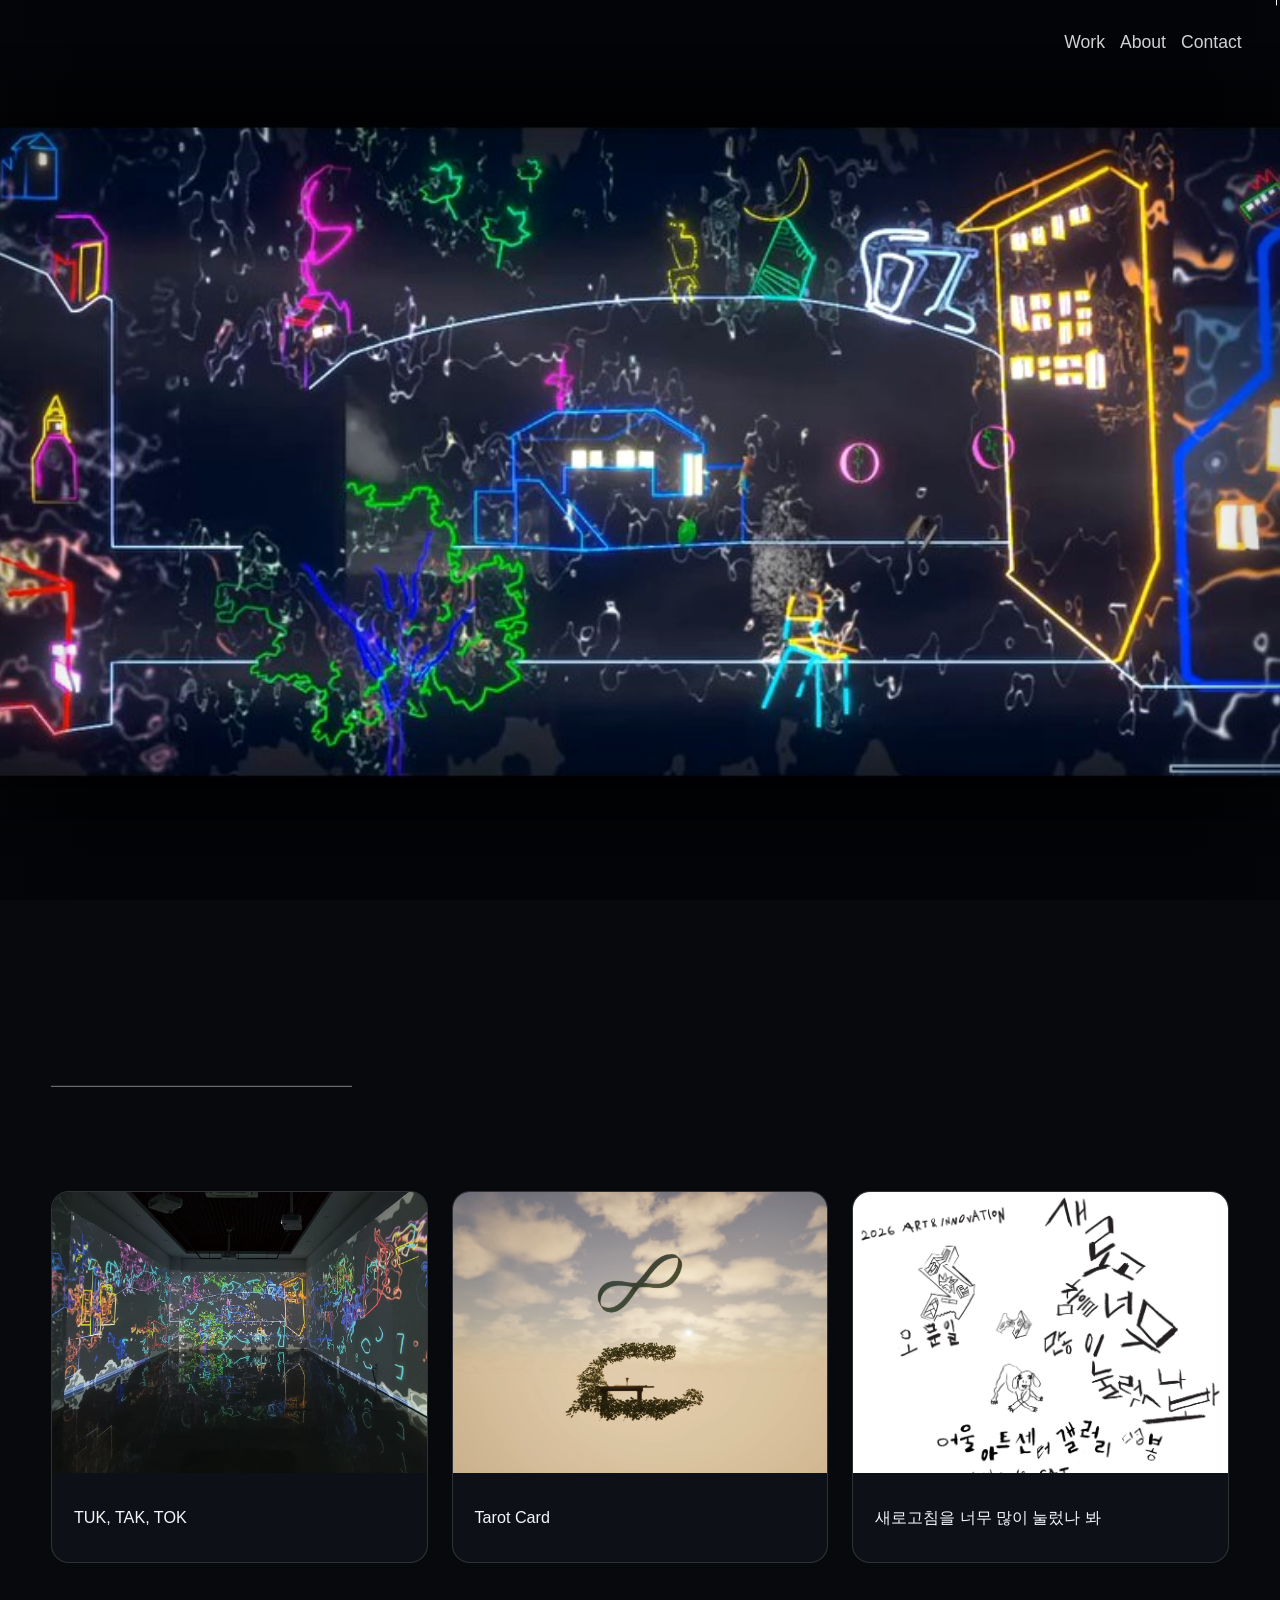
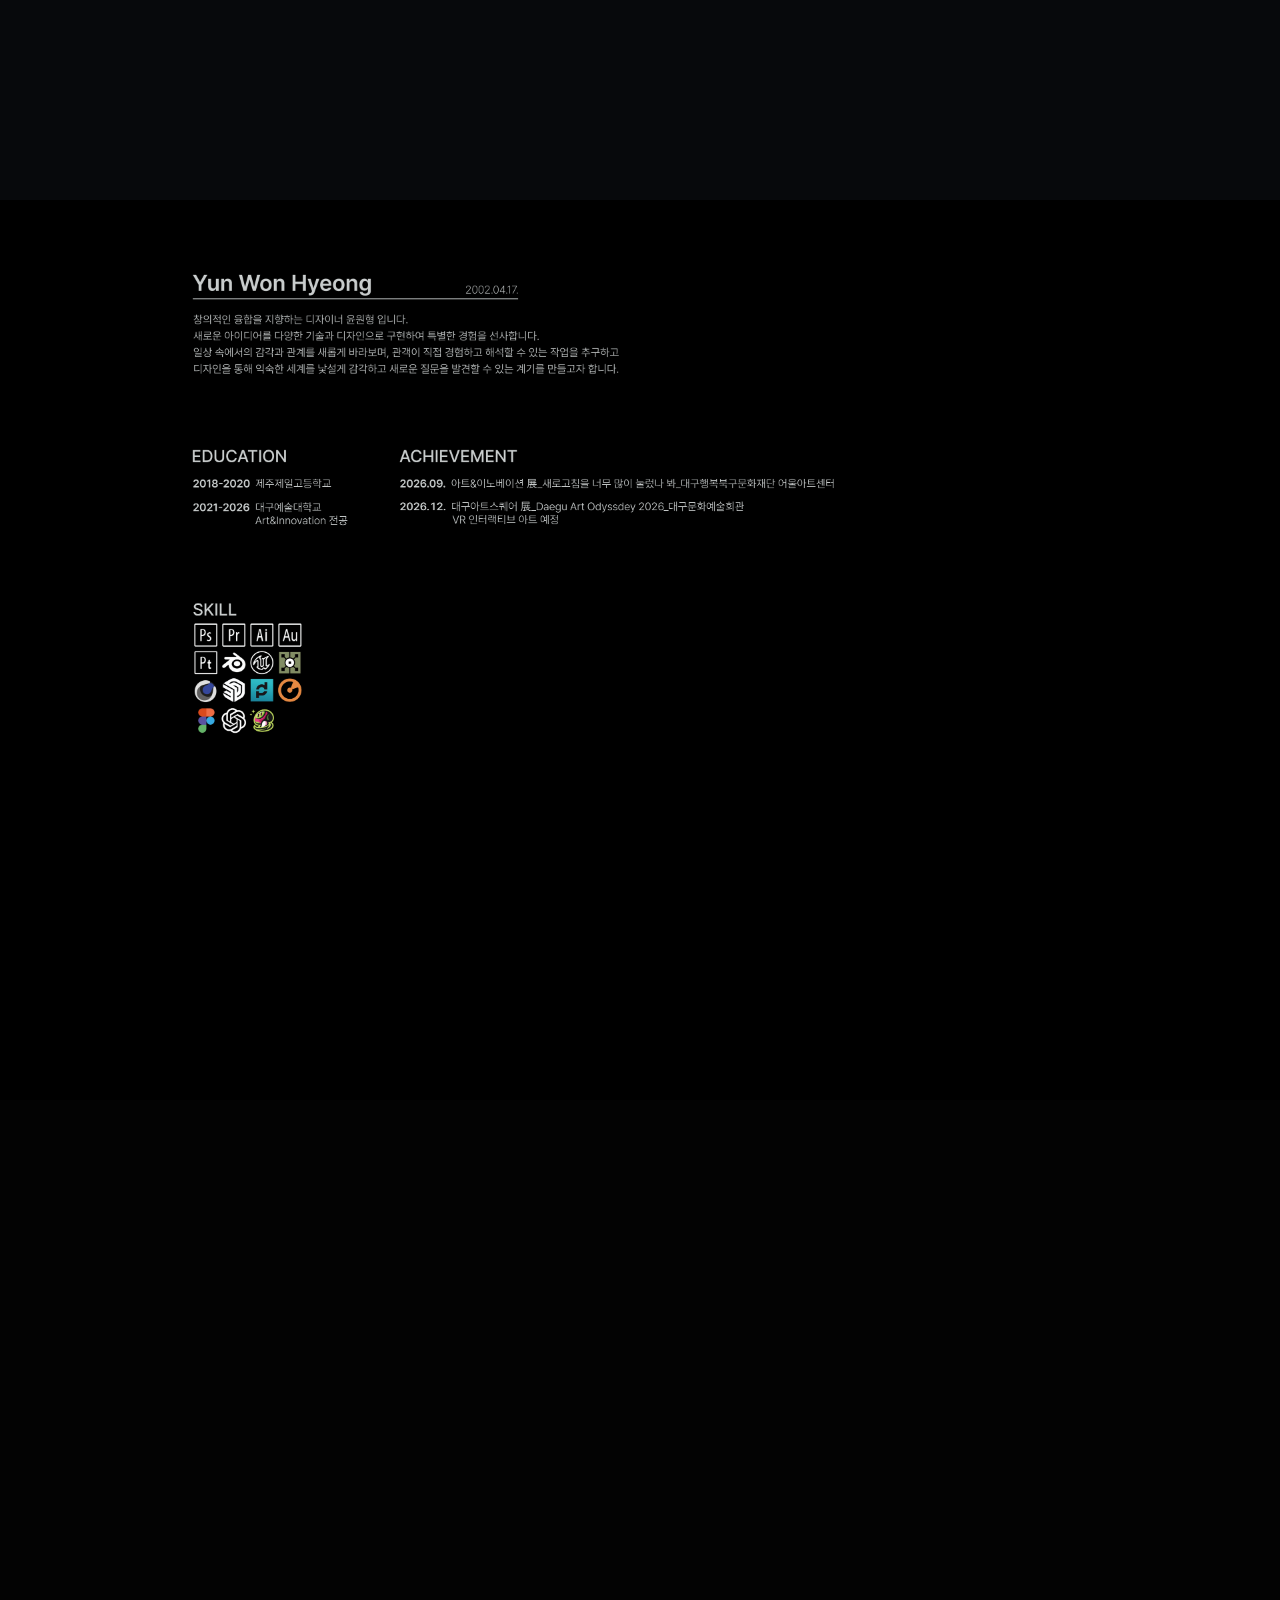
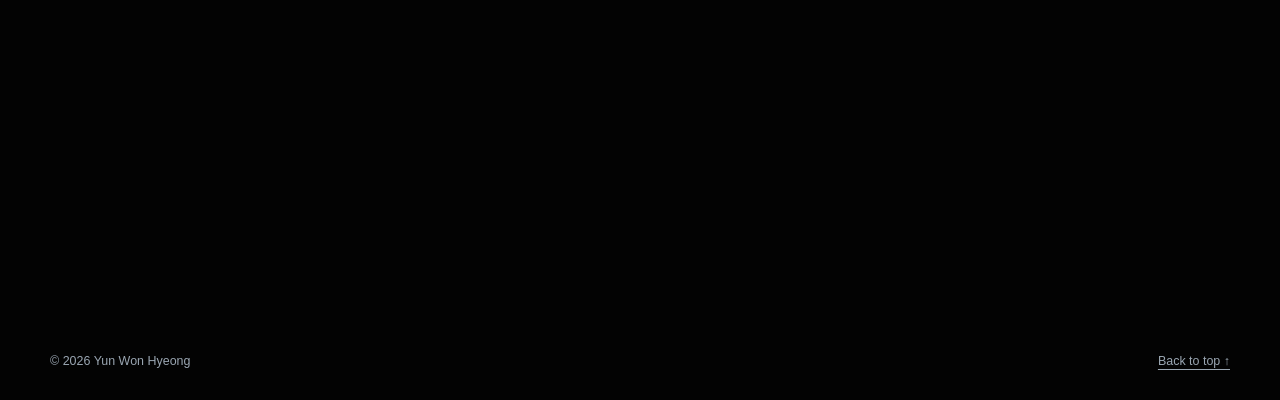
==== commit ff16b4d3: "Refine work labels and tarot thumbnail" ====
--- a/index.html
+++ b/index.html
@@ -42,7 +42,7 @@
             </div>
           </a>
           <a class="project-card" href="tarot.html" data-reveal>
-            <div class="project-card__media"><img src="Source/11.webp" alt="Tarot Card 미디어 아트 프로젝트" loading="lazy" /></div>
+            <div class="project-card__media"><img src="Source/12.webp" alt="Tarot Card 미디어 아트 프로젝트" loading="lazy" /></div>
             <div class="project-card__body">
               <h3>Tarot Card</h3>
             </div>
--- a/style.css
+++ b/style.css
@@ -43,7 +43,7 @@
 .brand { position: relative; z-index: 2; display: grid; gap: 1px; text-decoration: none; line-height: 1.15; letter-spacing: 0.06em; }
 .brand span { font-size: 0.88rem; font-weight: 750; }
 .brand small { color: var(--muted); font-size: 0.65rem; }
-.primary-nav { display: flex; gap: clamp(30px, 2.25vw, 52px); background: transparent; }
+.primary-nav { display: flex; gap: clamp(15px, 1.125vw, 26px); background: transparent; }
 .primary-nav a { position: relative; color: rgba(255, 255, 255, 0.82); font-size: clamp(1.1rem, 1.15vw, 1.4rem); font-weight: 500; text-decoration: none; background: transparent; }
 .primary-nav a::after { content: ""; position: absolute; right: 0; bottom: -6px; left: 0; height: 1px; transform: scaleX(0); transform-origin: right; background: var(--cyan); transition: transform 220ms ease; }
 .primary-nav a:hover::after, .primary-nav a:focus-visible::after { transform: scaleX(1); transform-origin: left; }
@@ -89,7 +89,7 @@
 .project-card:hover .project-card__media img { transform: scale(1.035); }
 .project-card__media--editorial img { object-position: center top; }
 .project-card__body { min-height: clamp(84px, 7vw, 122px); display: flex; align-items: center; padding: clamp(20px, 1.7vw, 34px); }
-.project-card h3 { margin: 0; font-size: clamp(1.35rem, 1.55vw, 2.3rem); line-height: 1.14; word-break: keep-all; }
+.project-card h3 { margin: 0; font-size: clamp(1.01rem, 1.16vw, 1.725rem); font-weight: 470; line-height: 1.14; word-break: keep-all; }
 
 .about-section { position: relative; min-height: 100vh; min-height: 100svh; padding: 0; overflow: hidden; background: #000; }
 .about-layout.about-layout--semantic { position: absolute; width: 1px; height: 1px; padding: 0; margin: -1px; overflow: hidden; clip: rect(0, 0, 0, 0); white-space: nowrap; border: 0; }
@@ -159,7 +159,7 @@
   .site-header { padding-inline: 18px; }
   .site-header--minimal { top: 18px; right: 18px; left: auto; padding: 0; justify-content: flex-end; }
   .nav-toggle { display: block; }
-  .primary-nav { position: fixed; inset: 0; display: flex; flex-direction: column; justify-content: center; align-items: center; gap: 28px; visibility: hidden; opacity: 0; background: rgba(7, 9, 12, 0.98); transition: opacity 220ms ease, visibility 220ms ease; }
+  .primary-nav { position: fixed; inset: 0; display: flex; flex-direction: column; justify-content: center; align-items: center; gap: 14px; visibility: hidden; opacity: 0; background: rgba(7, 9, 12, 0.98); transition: opacity 220ms ease, visibility 220ms ease; }
   .primary-nav a { font-size: 1.7rem; }
   .nav-open .primary-nav { visibility: visible; opacity: 1; }
   .home-hero__content { padding-bottom: 72px; }
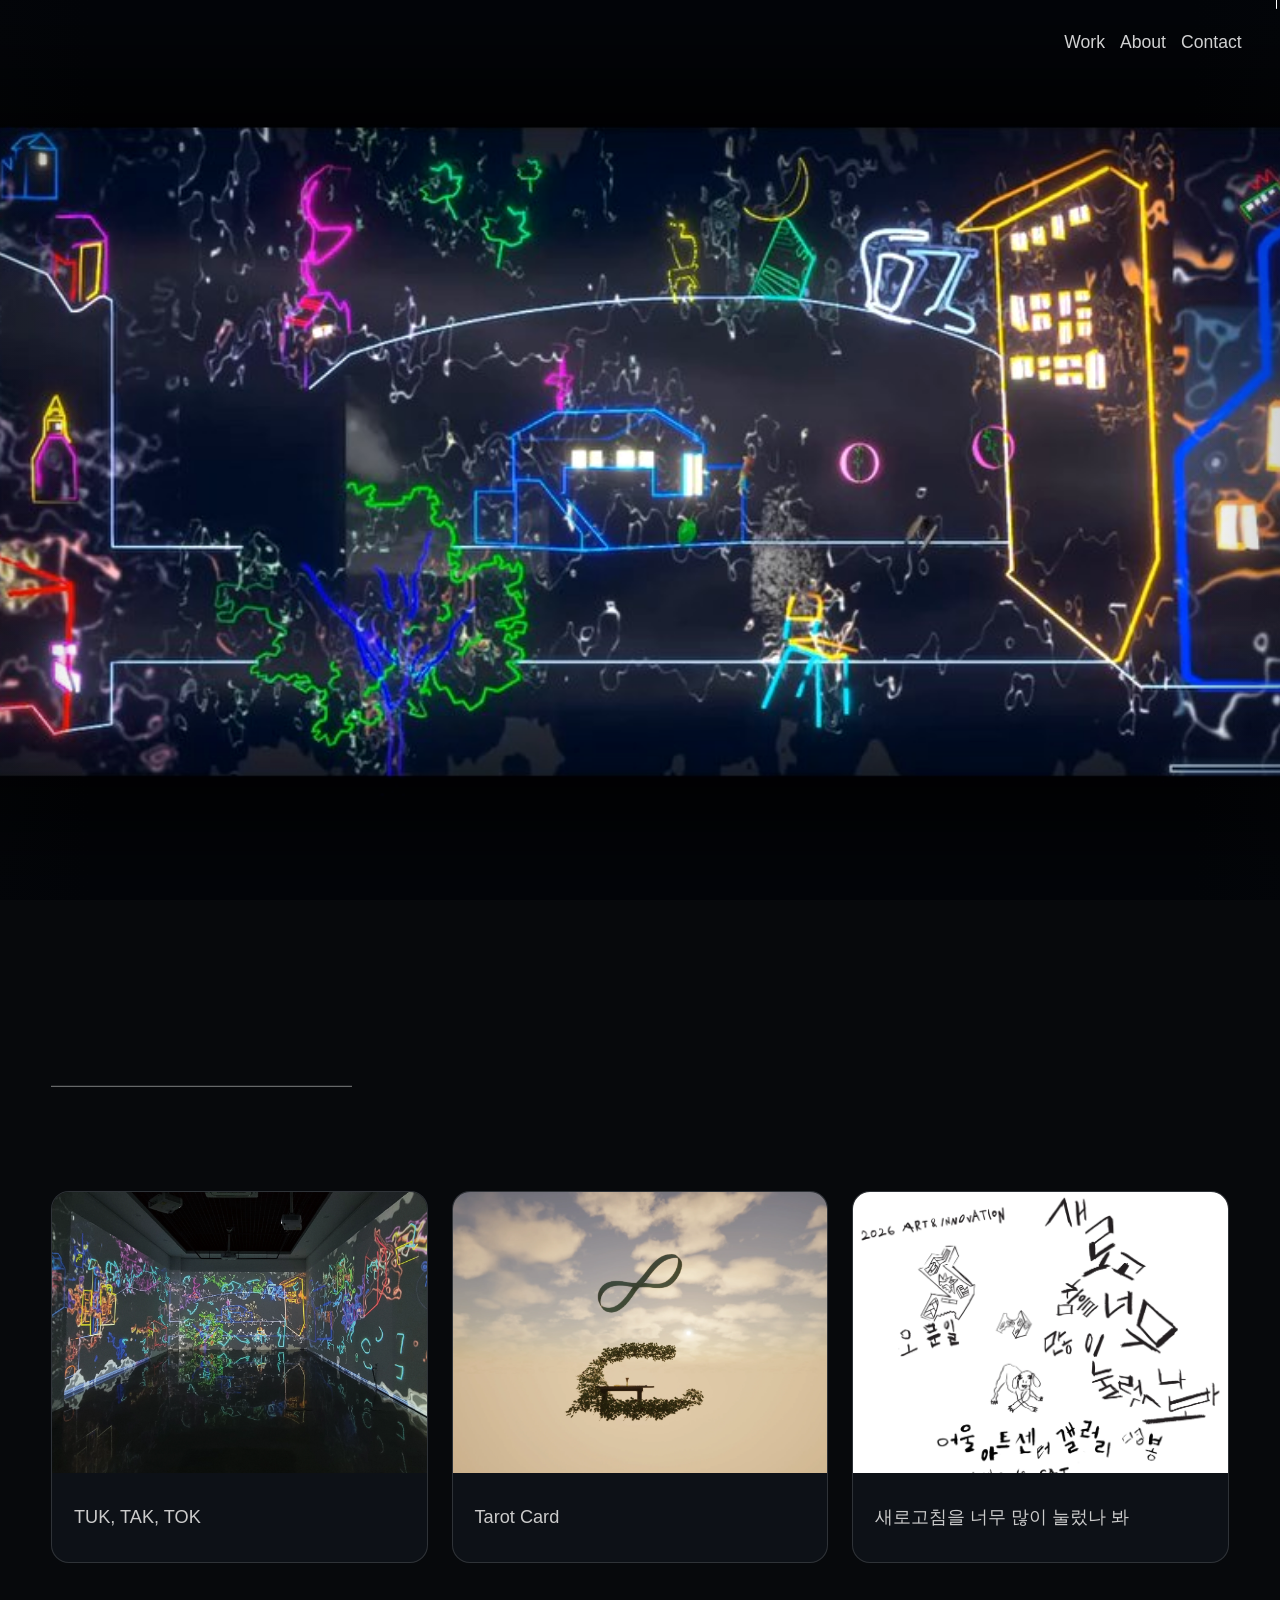
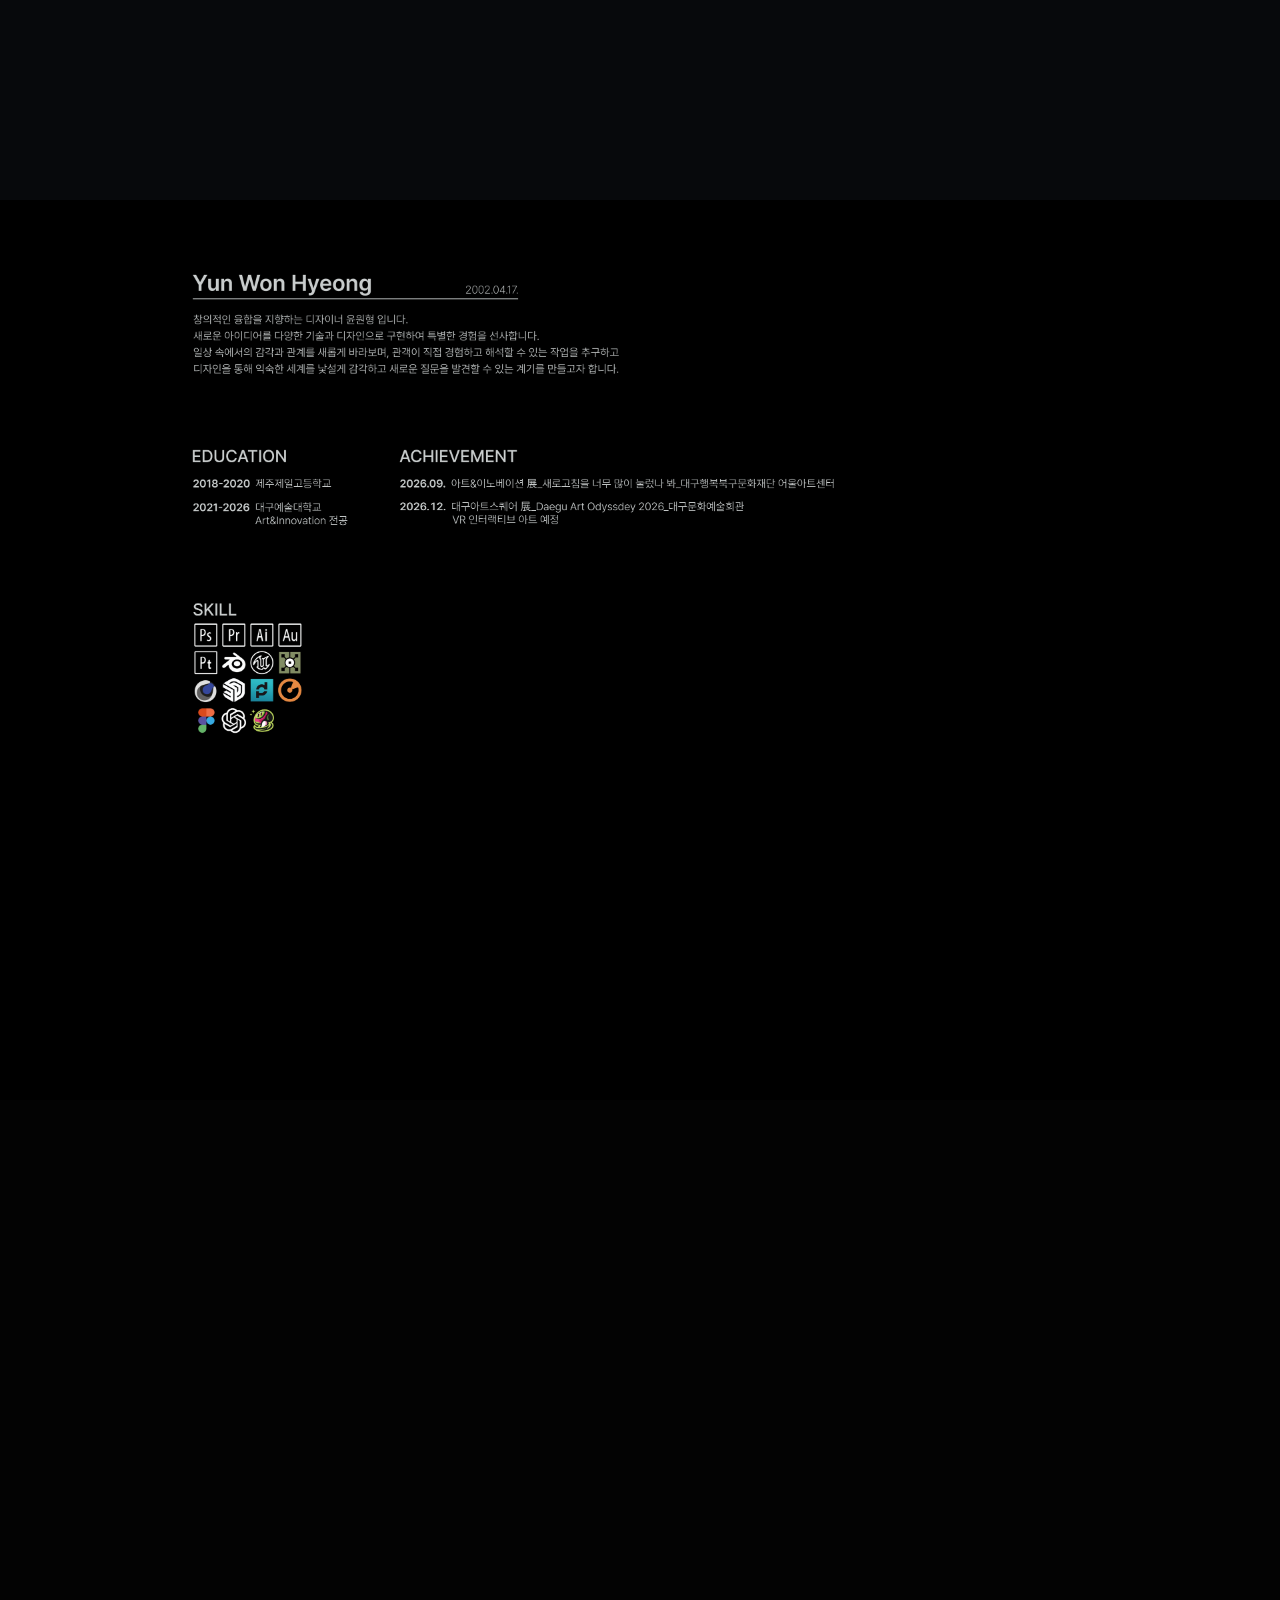
==== commit 338a955b: "Reduce work titles and clear contact section" ====
--- a/index.html
+++ b/index.html
@@ -107,17 +107,7 @@
       </svg>
     </section>
 
-    <section class="contact-section" id="contact" aria-labelledby="contact-title">
-      <div class="contact-shell" data-reveal>
-        <p class="contact-kicker">Contact</p>
-        <h2 id="contact-title">함께 새로운 경험을<br />만들어 봅시다.</h2>
-        <div class="contact-links">
-          <a href="mailto:zdcxs5678@naver.com">zdcxs5678@naver.com</a>
-          <a href="tel:+821055416770">+82) 010-5541-6770</a>
-        </div>
-      </div>
-      <footer class="site-footer shell"><p>© 2026 Yun Won Hyeong</p><a href="#main">Back to top ↑</a></footer>
-    </section>
+    <section class="contact-section" id="contact" aria-label="Contact"></section>
 
   </main>
 
--- a/style.css
+++ b/style.css
@@ -8,6 +8,8 @@
   --line-strong: rgba(255, 255, 255, 0.28);
   --cyan: #6ef3ff;
   --pink: #ff5ab8;
+  --about-text: #cbcbcb;
+  --about-font: Arial, "Noto Sans KR", "Malgun Gothic", sans-serif;
   --shell: min(1180px, calc(100vw - 64px));
   --header-height: 78px;
   --radius: 18px;
@@ -78,7 +80,7 @@
 .section-heading .eyebrow { grid-column: 1 / -1; }
 .section-heading h2, .project-section h2 { margin: 0; font-size: clamp(2.3rem, 5vw, 4.7rem); font-weight: 590; line-height: 1.02; letter-spacing: -0.05em; }
 .section-heading > p:last-child { max-width: 460px; margin: 0; color: var(--muted); }
-.work-section { min-height: 100vh; min-height: 100svh; display: grid; align-items: center; padding-block: clamp(72px, 8vh, 112px); background: var(--bg); }
+.work-section { min-height: 100vh; min-height: 100svh; display: grid; align-items: center; padding-block: clamp(72px, 8vh, 112px); background: var(--bg); color: var(--about-text); font-family: var(--about-font); }
 .work-shell { --work-gap: clamp(24px, 1.7vw, 44px); width: min(2200px, calc(100vw - clamp(72px, 8vw, 180px))); margin-inline: auto; }
 .work-divider { width: calc((100% - (var(--work-gap) * 2)) * 0.2666667); height: 0.333px; margin-bottom: clamp(52px, 6vh, 82px); transform: translateY(clamp(-64px, -4vw, -38px)); background: rgba(255, 255, 255, 0.48); }
 .project-grid { display: grid; grid-template-columns: repeat(3, minmax(0, 1fr)); gap: var(--work-gap); }
@@ -89,7 +91,7 @@
 .project-card:hover .project-card__media img { transform: scale(1.035); }
 .project-card__media--editorial img { object-position: center top; }
 .project-card__body { min-height: clamp(84px, 7vw, 122px); display: flex; align-items: center; padding: clamp(20px, 1.7vw, 34px); }
-.project-card h3 { margin: 0; font-size: clamp(1.01rem, 1.16vw, 1.725rem); font-weight: 470; line-height: 1.14; word-break: keep-all; }
+.project-card h3 { margin: 0; color: var(--about-text); font-family: var(--about-font); font-size: clamp(1.136rem, 1.305vw, 1.941rem); font-weight: 400; line-height: 1.14; word-break: keep-all; }
 
 .about-section { position: relative; min-height: 100vh; min-height: 100svh; padding: 0; overflow: hidden; background: #000; }
 .about-layout.about-layout--semantic { position: absolute; width: 1px; height: 1px; padding: 0; margin: -1px; overflow: hidden; clip: rect(0, 0, 0, 0); white-space: nowrap; border: 0; }
@@ -108,14 +110,14 @@
 .about-list li { display: grid; grid-template-columns: min(138px, 5.4vw) minmax(0, 1fr); gap: min(14px, 0.55vw); color: rgba(255, 255, 255, 0.7); font-size: clamp(0.68rem, 0.85vw, 1.36rem); font-weight: 300; line-height: 1.45; }
 .about-list strong { color: rgba(255, 255, 255, 0.82); font-weight: 650; white-space: nowrap; }
 .about-skills__icons { display: block; width: min(220px, 8.6vw); height: auto; overflow: hidden; }
-.contact-section { position: relative; min-height: 100vh; min-height: 100svh; display: grid; align-items: center; padding-block: clamp(88px, 10vh, 140px); background: #030303; }
+.contact-section { position: relative; min-height: 100vh; min-height: 100svh; display: grid; align-items: center; padding-block: clamp(88px, 10vh, 140px); background: #030303; color: var(--about-text); font-family: var(--about-font); }
 .contact-shell { width: min(1800px, calc(100vw - clamp(72px, 12vw, 260px))); margin-inline: auto; }
-.contact-kicker { margin: 0 0 clamp(28px, 4vh, 52px); color: rgba(255, 255, 255, 0.62); font-size: clamp(1rem, 1.2vw, 1.35rem); letter-spacing: 0.16em; text-transform: uppercase; }
-.contact-section h2 { max-width: 1200px; margin: 0; font-size: clamp(3.6rem, 8vw, 9.5rem); font-weight: 560; line-height: 0.96; letter-spacing: -0.065em; word-break: keep-all; }
+.contact-kicker { margin: 0 0 clamp(28px, 4vh, 52px); color: var(--about-text); font-family: var(--about-font); font-size: clamp(1rem, 1.2vw, 1.35rem); font-weight: 400; letter-spacing: 0; text-transform: uppercase; }
+.contact-section h2 { max-width: 1200px; margin: 0; color: var(--about-text); font-family: var(--about-font); font-size: clamp(3.6rem, 8vw, 9.5rem); font-weight: 600; line-height: 0.96; letter-spacing: -0.035em; word-break: keep-all; }
 .contact-links { display: flex; flex-wrap: wrap; gap: 18px clamp(42px, 6vw, 96px); margin-top: clamp(64px, 10vh, 126px); }
-.contact-links a { color: rgba(255, 255, 255, 0.78); font-size: clamp(1.05rem, 1.5vw, 1.65rem); font-weight: 300; text-decoration: none; text-underline-offset: 7px; }
-.contact-links a:hover, .contact-links a:focus-visible { color: var(--text); text-decoration: underline; }
-.site-footer { display: flex; justify-content: space-between; gap: 24px; padding-block: 28px; color: var(--muted); font-size: 0.78rem; }
+.contact-links a { color: var(--about-text); font-family: var(--about-font); font-size: clamp(1.05rem, 1.5vw, 1.65rem); font-weight: 400; text-decoration: none; text-underline-offset: 7px; }
+.contact-links a:hover, .contact-links a:focus-visible { color: var(--about-text); text-decoration: underline; }
+.site-footer { display: flex; justify-content: space-between; gap: 24px; padding-block: 28px; color: var(--about-text); font-family: var(--about-font); font-size: 0.78rem; }
 .contact-section .site-footer { position: absolute; right: 0; bottom: 0; left: 0; }
 .site-footer p { margin: 0; }
 .site-footer a { text-underline-offset: 4px; }
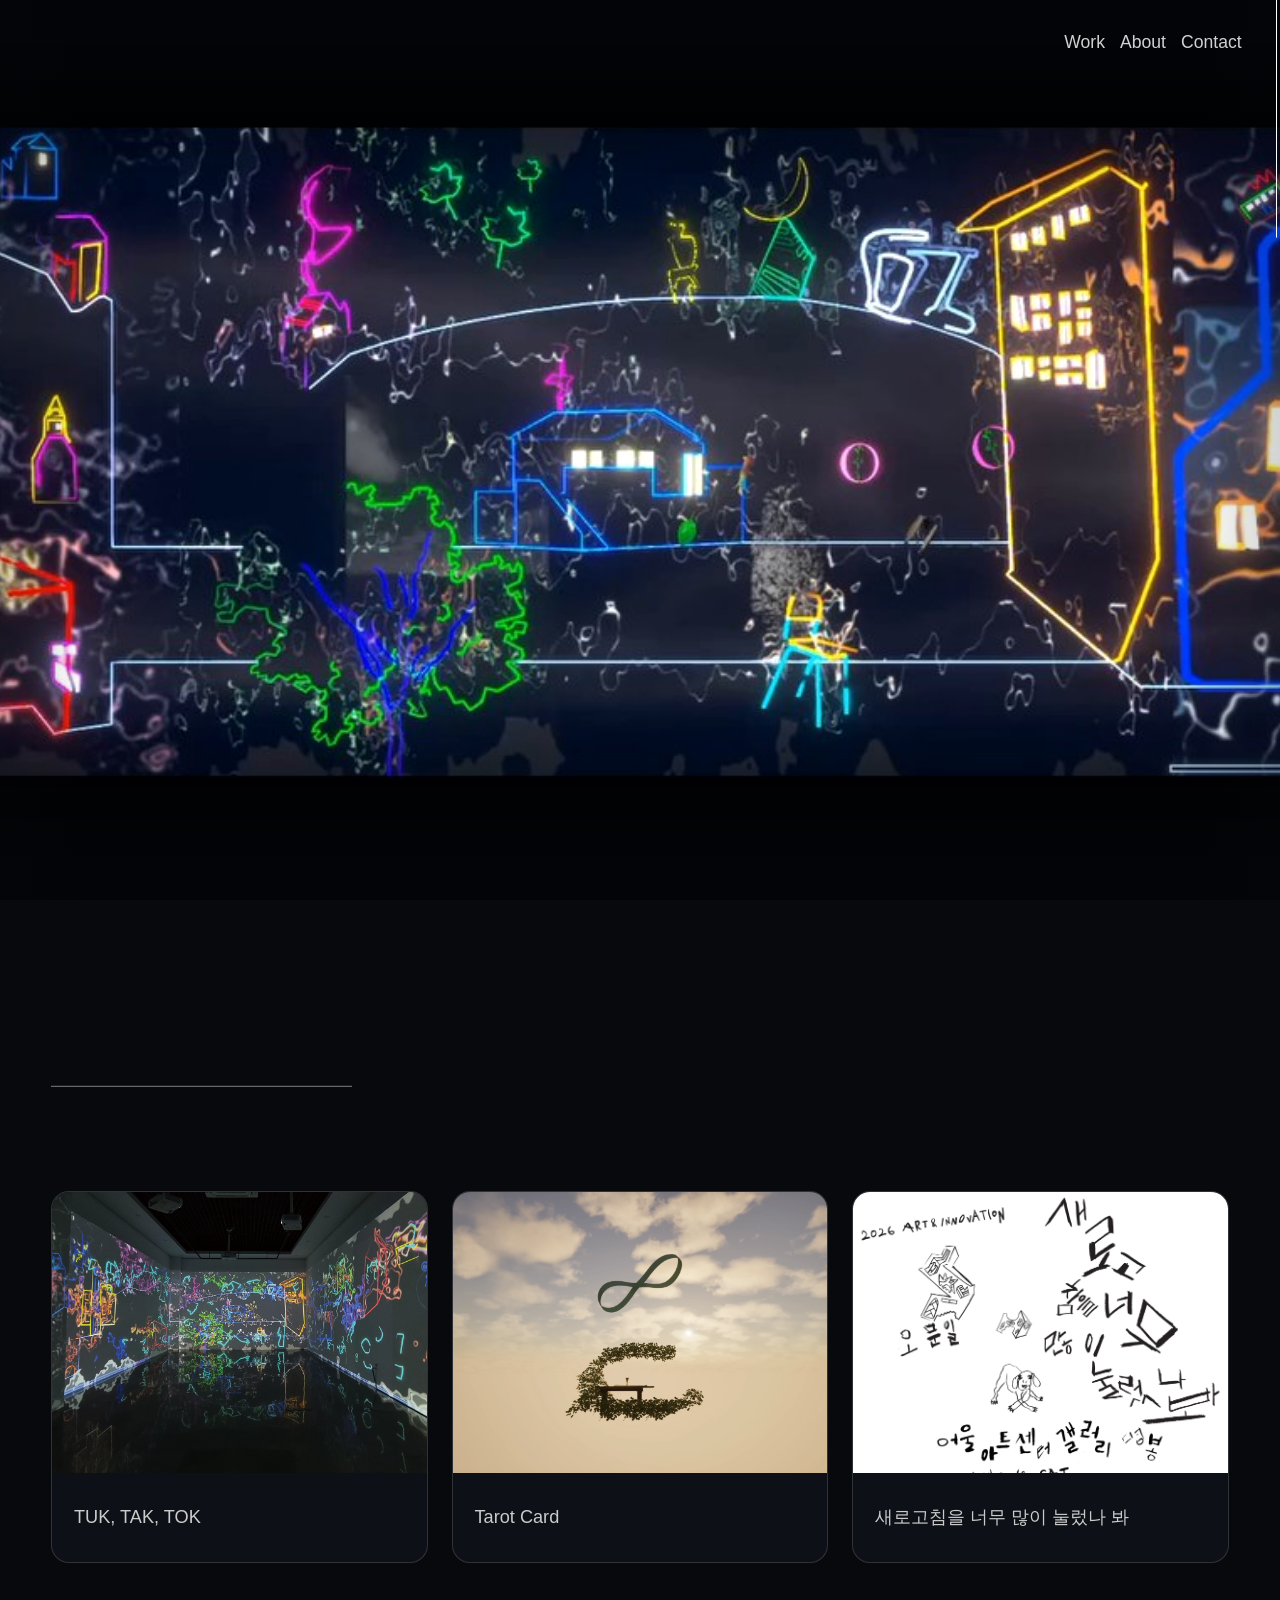
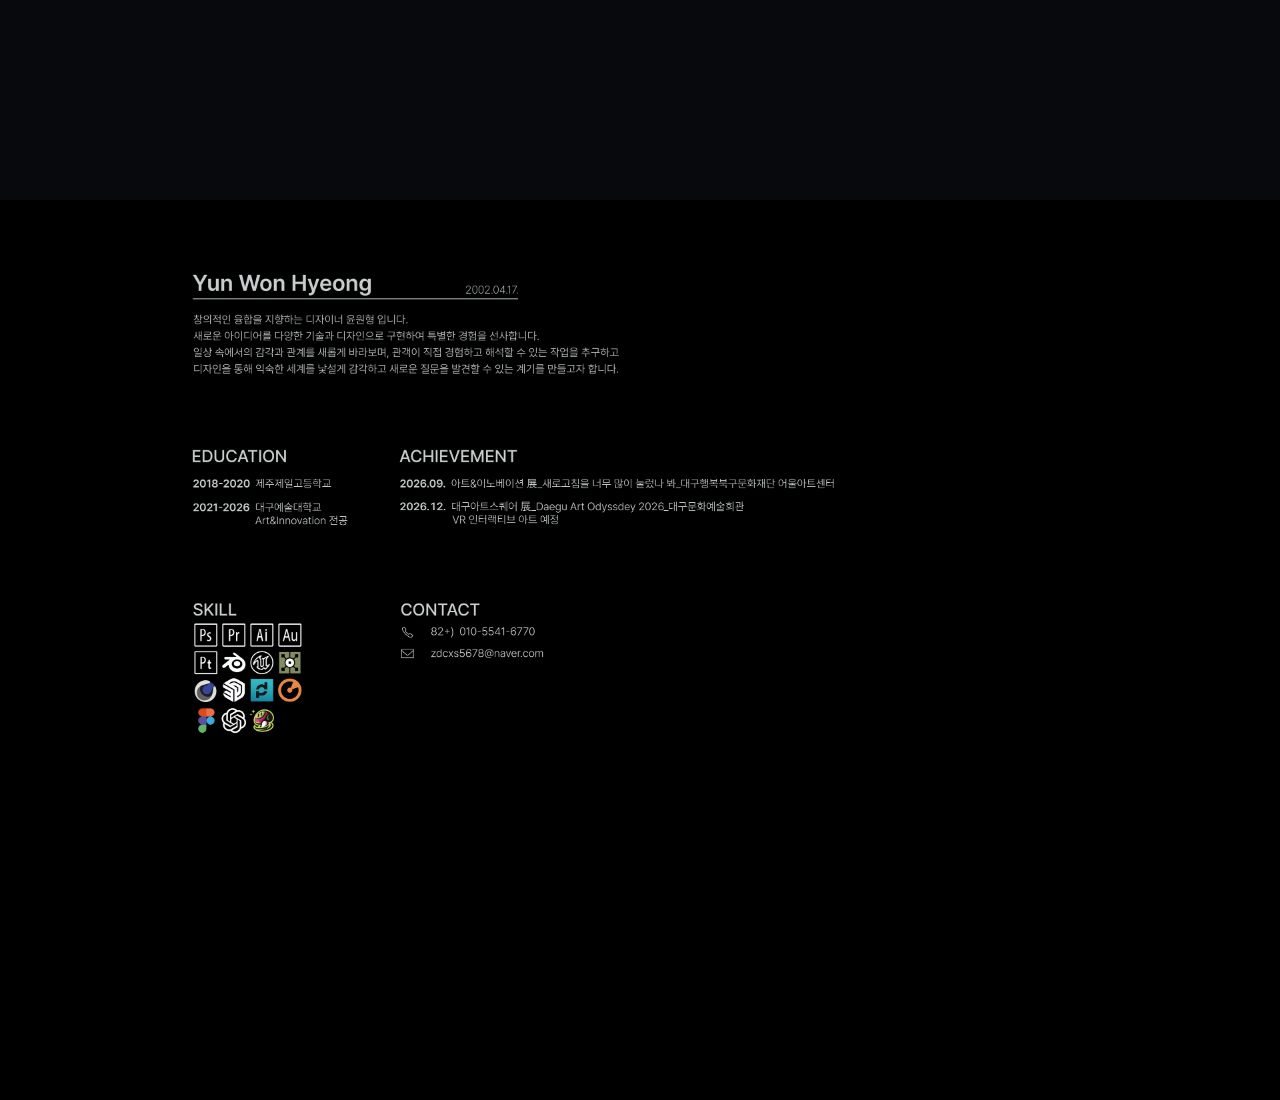
==== commit ff2ea320: "Merge contact into about section" ====
--- a/index.html
+++ b/index.html
@@ -17,7 +17,7 @@
       <span class="sr-only">메뉴 열기</span><span></span><span></span>
     </button>
     <nav class="primary-nav" id="primary-nav" aria-label="주요 메뉴">
-      <a href="#work">Work</a><a href="#about">About</a><a href="#contact">Contact</a>
+      <a href="#work">Work</a><a href="#about">About</a><a href="#about">Contact</a>
     </nav>
   </header>
 
@@ -94,20 +94,25 @@
               <image href="Source/1투명.webp" width="2880" height="1851" />
             </svg>
           </section>
+          <section class="about-block about-contact" data-reveal>
+            <h3>Contact</h3>
+            <ul class="about-contact-list">
+              <li><a href="tel:+821055416770">82+) 010-5541-6770</a></li>
+              <li><a href="mailto:zdcxs5678@naver.com">zdcxs5678@naver.com</a></li>
+            </ul>
+          </section>
         </div>
       </div>
       <svg class="about-source-art" viewBox="0 0 2880 1851" aria-hidden="true">
         <defs>
           <clipPath id="about-source-clip">
             <rect x="0" y="0" width="2200" height="1000" />
-            <rect x="0" y="1000" width="650" height="550" />
+            <rect x="0" y="1000" width="1300" height="550" />
           </clipPath>
         </defs>
         <image href="Source/1투명.webp" width="2880" height="1851" clip-path="url(#about-source-clip)" />
       </svg>
     </section>
-
-    <section class="contact-section" id="contact" aria-label="Contact"></section>
 
   </main>
 
--- a/style.css
+++ b/style.css
@@ -110,15 +110,10 @@
 .about-list li { display: grid; grid-template-columns: min(138px, 5.4vw) minmax(0, 1fr); gap: min(14px, 0.55vw); color: rgba(255, 255, 255, 0.7); font-size: clamp(0.68rem, 0.85vw, 1.36rem); font-weight: 300; line-height: 1.45; }
 .about-list strong { color: rgba(255, 255, 255, 0.82); font-weight: 650; white-space: nowrap; }
 .about-skills__icons { display: block; width: min(220px, 8.6vw); height: auto; overflow: hidden; }
-.contact-section { position: relative; min-height: 100vh; min-height: 100svh; display: grid; align-items: center; padding-block: clamp(88px, 10vh, 140px); background: #030303; color: var(--about-text); font-family: var(--about-font); }
-.contact-shell { width: min(1800px, calc(100vw - clamp(72px, 12vw, 260px))); margin-inline: auto; }
-.contact-kicker { margin: 0 0 clamp(28px, 4vh, 52px); color: var(--about-text); font-family: var(--about-font); font-size: clamp(1rem, 1.2vw, 1.35rem); font-weight: 400; letter-spacing: 0; text-transform: uppercase; }
-.contact-section h2 { max-width: 1200px; margin: 0; color: var(--about-text); font-family: var(--about-font); font-size: clamp(3.6rem, 8vw, 9.5rem); font-weight: 600; line-height: 0.96; letter-spacing: -0.035em; word-break: keep-all; }
-.contact-links { display: flex; flex-wrap: wrap; gap: 18px clamp(42px, 6vw, 96px); margin-top: clamp(64px, 10vh, 126px); }
-.contact-links a { color: var(--about-text); font-family: var(--about-font); font-size: clamp(1.05rem, 1.5vw, 1.65rem); font-weight: 400; text-decoration: none; text-underline-offset: 7px; }
-.contact-links a:hover, .contact-links a:focus-visible { color: var(--about-text); text-decoration: underline; }
+.about-contact-list { display: grid; gap: 18px; padding: 0; margin: 0; list-style: none; }
+.about-contact-list a { color: rgba(255, 255, 255, 0.7); text-decoration: none; }
+.about-contact-list a:hover, .about-contact-list a:focus-visible { color: rgba(255, 255, 255, 0.9); text-decoration: underline; text-underline-offset: 5px; }
 .site-footer { display: flex; justify-content: space-between; gap: 24px; padding-block: 28px; color: var(--about-text); font-family: var(--about-font); font-size: 0.78rem; }
-.contact-section .site-footer { position: absolute; right: 0; bottom: 0; left: 0; }
 .site-footer p { margin: 0; }
 .site-footer a { text-underline-offset: 4px; }
 
@@ -184,7 +179,6 @@
   .about-facts { margin-top: 78px; }
   .about-bottom { margin-top: 96px; }
   .about-skills__icons { width: min(100%, 245px); }
-  .contact-shell { width: var(--shell); }
   .project-hero__topline { margin-bottom: 48px; }
   .project-hero__lead { margin-left: 0; }
   .media-grid { grid-template-columns: 1fr; }
@@ -207,8 +201,6 @@
   .about-list li { grid-template-columns: 104px minmax(0, 1fr); gap: 12px; }
   .meta-list li { grid-template-columns: 1fr; gap: 4px; }
   .project-card__body { padding: 20px 22px 24px; }
-  .contact-section h2 { font-size: clamp(3rem, 15vw, 5.2rem); }
-  .contact-links { flex-direction: column; margin-top: 64px; }
   .project-hero__topline { flex-direction: column; gap: 6px; }
   .project-cover { width: 100%; border-radius: 0; border-right: 0; border-left: 0; }
 }
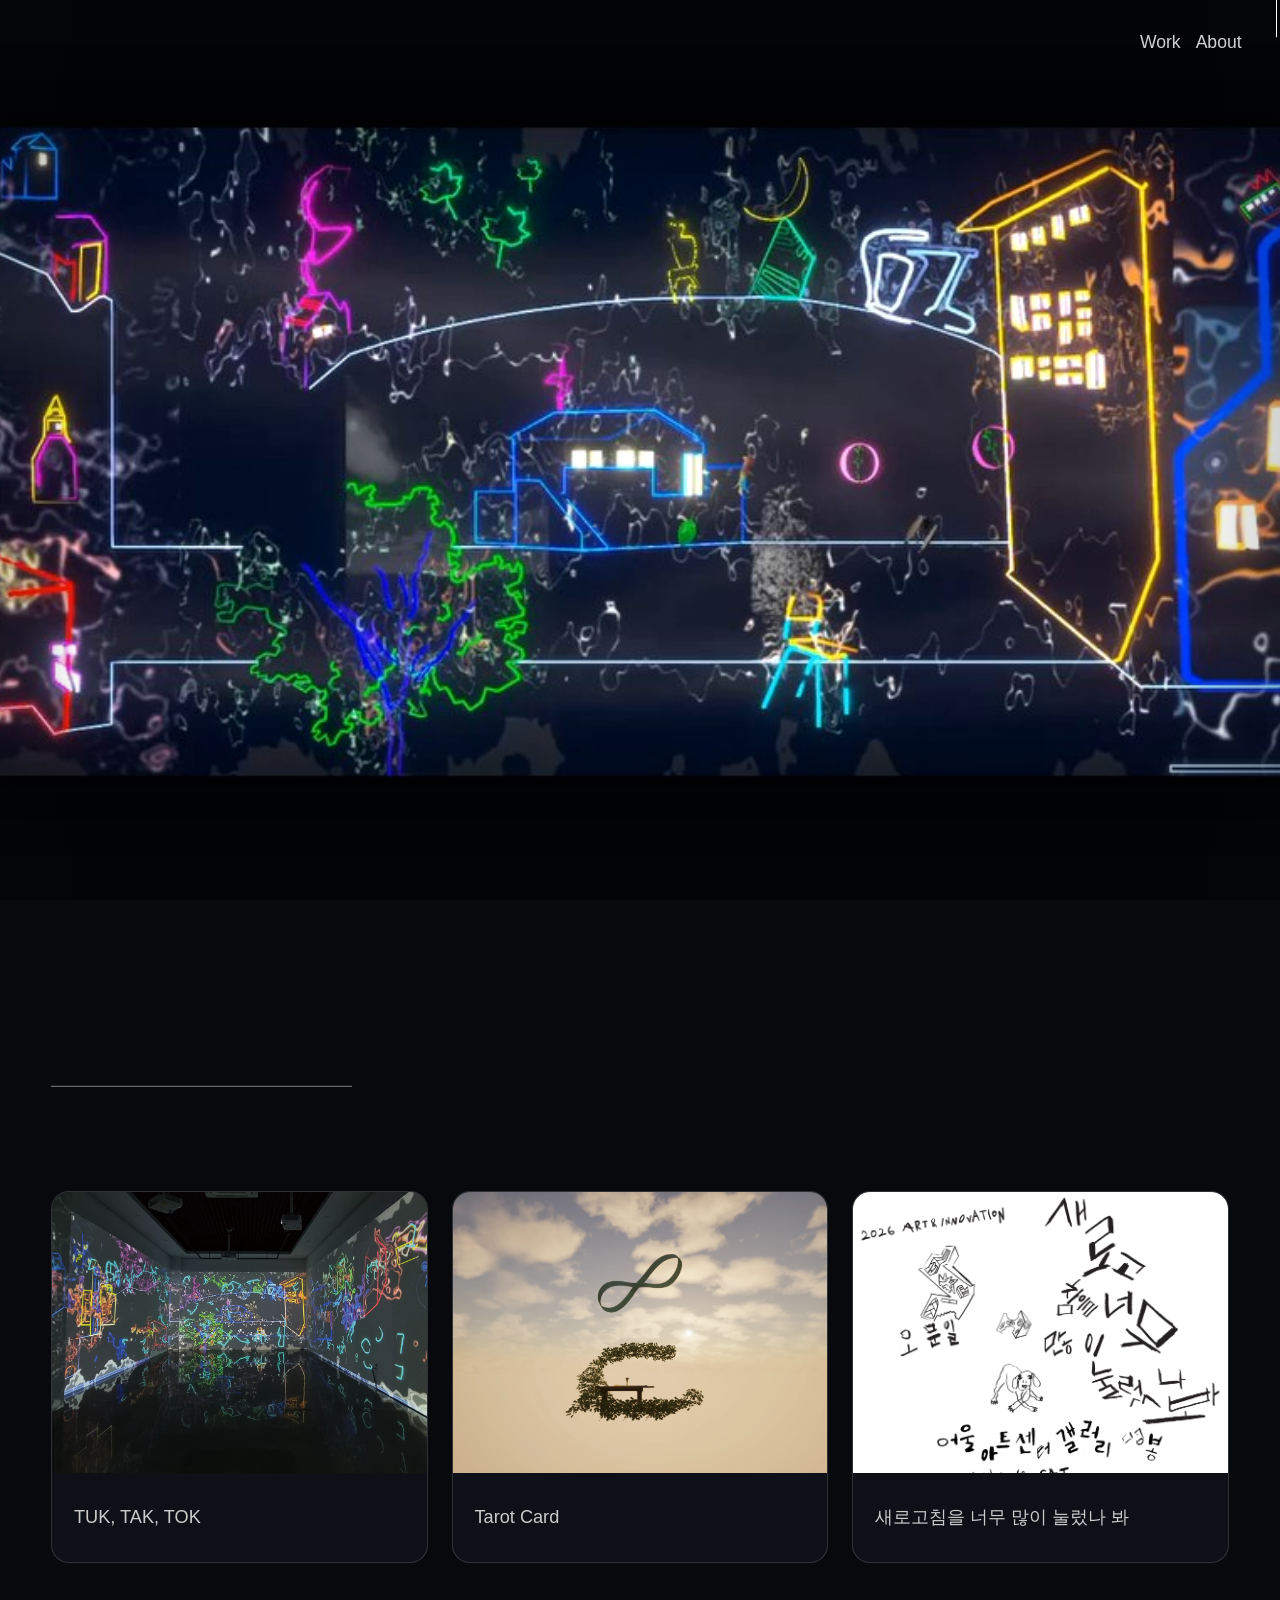
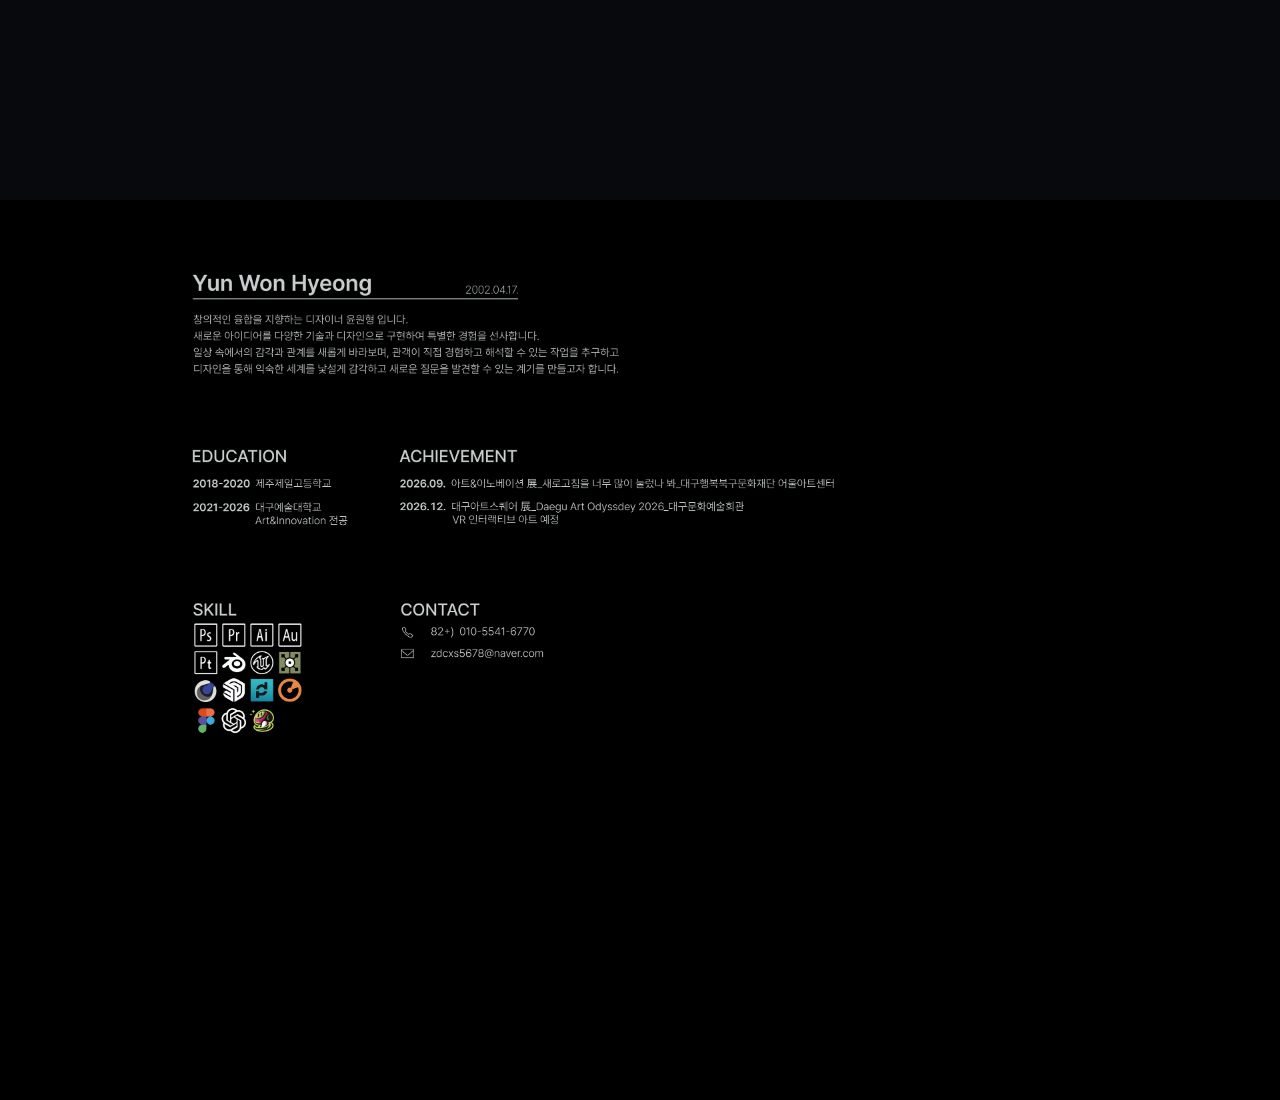
==== commit 8e1fc540: "Link about contact details and simplify menu" ====
--- a/index.html
+++ b/index.html
@@ -17,7 +17,7 @@
       <span class="sr-only">메뉴 열기</span><span></span><span></span>
     </button>
     <nav class="primary-nav" id="primary-nav" aria-label="주요 메뉴">
-      <a href="#work">Work</a><a href="#about">About</a><a href="#about">Contact</a>
+      <a href="#work">Work</a><a href="#about">About</a>
     </nav>
   </header>
 
@@ -112,6 +112,10 @@
         </defs>
         <image href="Source/1투명.webp" width="2880" height="1851" clip-path="url(#about-source-clip)" />
       </svg>
+      <div class="about-contact-hotspots" aria-label="연락처">
+        <a class="about-contact-hotspot about-contact-hotspot--phone" href="tel:+821055416770" aria-label="전화 걸기: 010-5541-6770" title="전화 걸기"></a>
+        <a class="about-contact-hotspot about-contact-hotspot--email" href="mailto:zdcxs5678@naver.com" aria-label="메일 보내기: zdcxs5678@naver.com" title="메일 보내기"></a>
+      </div>
     </section>
 
   </main>
--- a/style.css
+++ b/style.css
@@ -96,6 +96,11 @@
 .about-section { position: relative; min-height: 100vh; min-height: 100svh; padding: 0; overflow: hidden; background: #000; }
 .about-layout.about-layout--semantic { position: absolute; width: 1px; height: 1px; padding: 0; margin: -1px; overflow: hidden; clip: rect(0, 0, 0, 0); white-space: nowrap; border: 0; }
 .about-source-art { position: absolute; top: 4.15vh; left: 50%; display: block; width: min(1920px, 75vw); height: auto; transform: translateX(-50%); }
+.about-contact-hotspots { position: absolute; top: 4.15vh; left: 50%; z-index: 3; width: min(1920px, 75vw); aspect-ratio: 2880 / 1851; transform: translateX(-50%); pointer-events: none; }
+.about-contact-hotspot { position: absolute; display: block; pointer-events: auto; cursor: pointer; }
+.about-contact-hotspot--phone { top: 62.1%; left: 24.9%; width: 15.2%; height: 5%; }
+.about-contact-hotspot--email { top: 66.3%; left: 24.9%; width: 15.5%; height: 5.2%; }
+.about-contact-hotspot:focus-visible { outline: 1px solid rgba(203, 203, 203, 0.85); outline-offset: 3px; }
 .about-layout { position: relative; z-index: 2; display: grid; width: min(1800px, 70.5vw); margin-inline: auto; }
 .about-profile { display: grid; grid-template-columns: minmax(0, 1fr) auto; align-items: end; width: min(650px, 36.12%); padding-bottom: 2px; border-bottom: 1px solid rgba(255, 255, 255, 0.68); }
 .about-profile h2 { margin: 0; font-size: clamp(1.45rem, 1.9vw, 3rem); font-weight: 620; line-height: 0.9; letter-spacing: -0.04em; white-space: nowrap; }
@@ -172,6 +177,7 @@
   .about-section { min-height: 100svh; height: auto; overflow: visible; }
   .about-layout.about-layout--semantic { position: relative; width: var(--shell); height: auto; padding: 0; margin-inline: auto; overflow: visible; clip: auto; white-space: normal; }
   .about-source-art { display: none; }
+  .about-contact-hotspots { display: none; }
   .about-layout { width: var(--shell); }
   .about-statement__break { display: none; }
   .about-profile { width: 100%; }
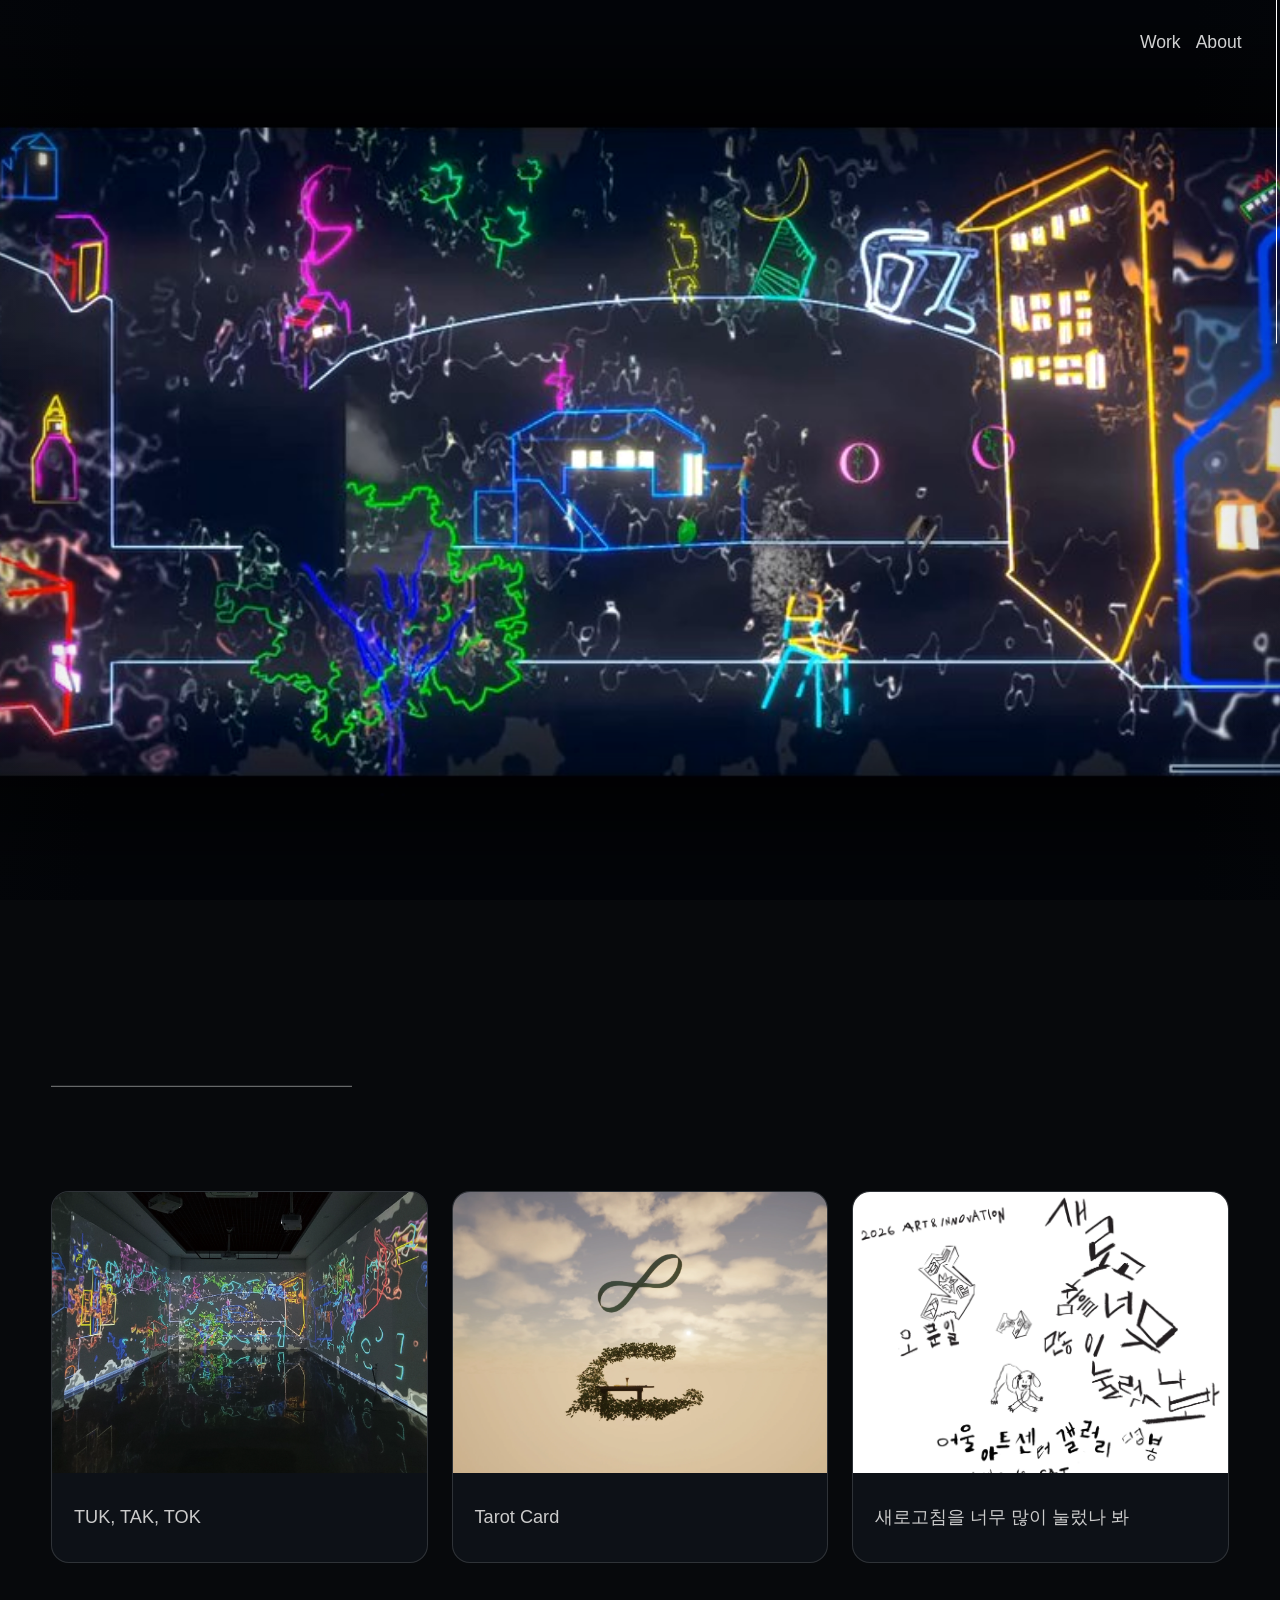
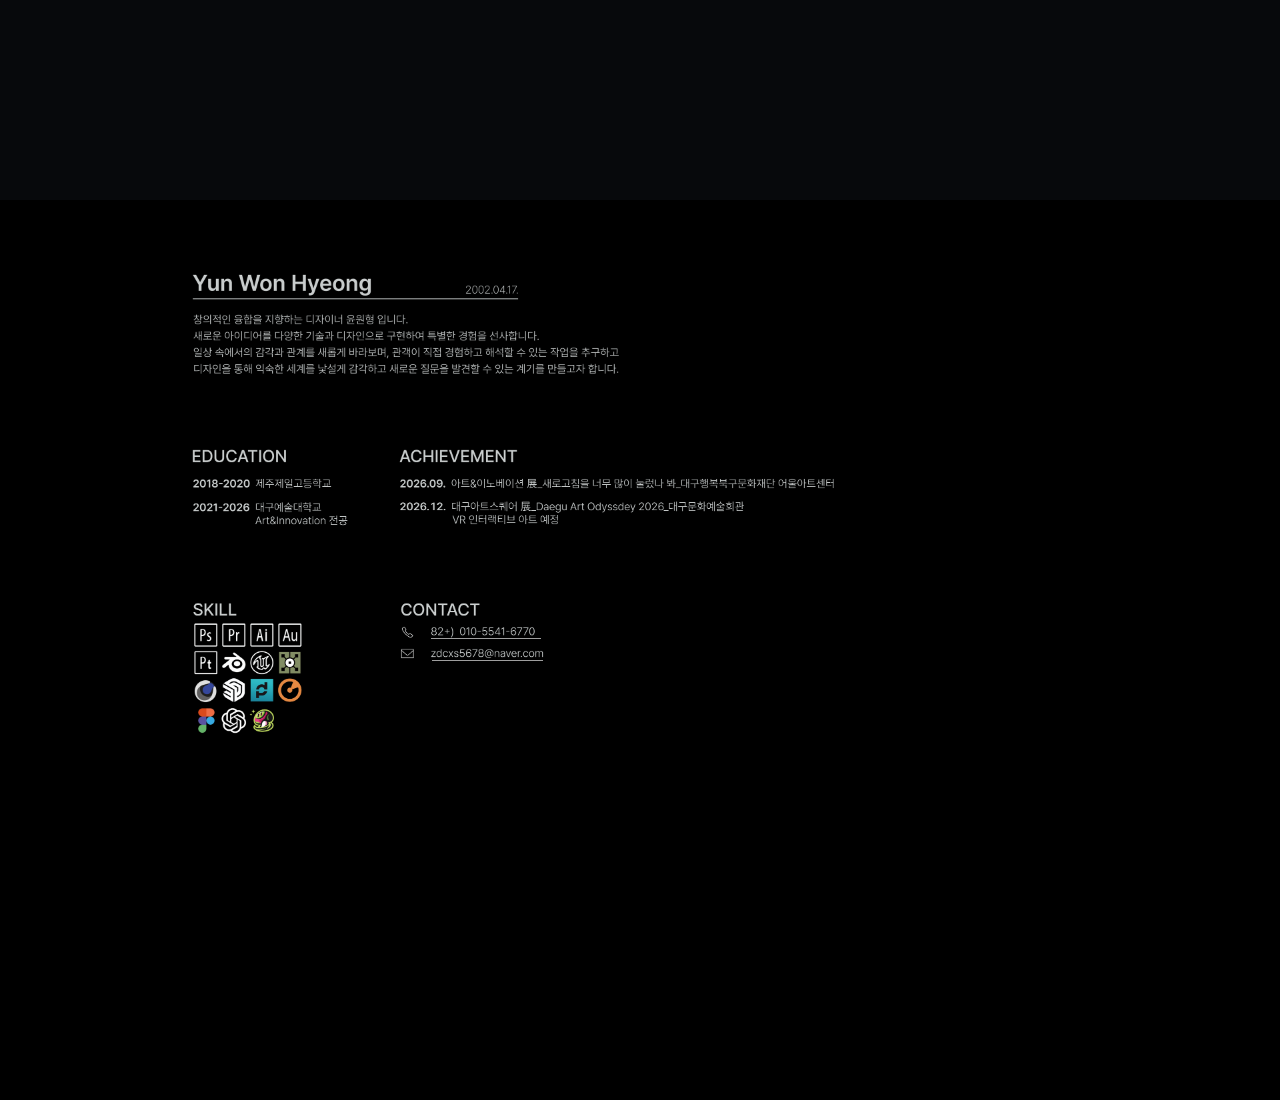
==== commit ded550fd: "Animate TUK project transition" ====
--- a/index.html
+++ b/index.html
@@ -122,6 +122,7 @@
 
   <script src="scroll-progress.js" defer></script>
   <script src="local-refraction.js?v=13-small-media-refraction" defer></script>
+  <script src="page-transition.js" defer></script>
   <script src="script.js" defer></script>
 </body>
 </html>
--- a/style.css
+++ b/style.css
@@ -45,6 +45,8 @@
 .brand { position: relative; z-index: 2; display: grid; gap: 1px; text-decoration: none; line-height: 1.15; letter-spacing: 0.06em; }
 .brand span { font-size: 0.88rem; font-weight: 750; }
 .brand small { color: var(--muted); font-size: 0.65rem; }
+.project-header { justify-content: flex-start; }
+.project-home-link { color: rgba(255, 255, 255, 0.82); font-size: 0.88rem; font-weight: 650; letter-spacing: 0.02em; }
 .primary-nav { display: flex; gap: clamp(15px, 1.125vw, 26px); background: transparent; }
 .primary-nav a { position: relative; color: rgba(255, 255, 255, 0.82); font-size: clamp(1.1rem, 1.15vw, 1.4rem); font-weight: 500; text-decoration: none; background: transparent; }
 .primary-nav a::after { content: ""; position: absolute; right: 0; bottom: -6px; left: 0; height: 1px; transform: scaleX(0); transform-origin: right; background: var(--cyan); transition: transform 220ms ease; }
@@ -100,6 +102,8 @@
 .about-contact-hotspot { position: absolute; display: block; pointer-events: auto; cursor: pointer; }
 .about-contact-hotspot--phone { top: 62.1%; left: 24.9%; width: 15.2%; height: 5%; }
 .about-contact-hotspot--email { top: 66.3%; left: 24.9%; width: 15.5%; height: 5.2%; }
+.about-contact-hotspot::after { content: ""; position: absolute; top: 58%; right: 3%; left: 22%; height: 0.5px; background: rgba(203, 203, 203, 0.78); }
+.about-contact-hotspot--email::after { top: 42%; }
 .about-contact-hotspot:focus-visible { outline: 1px solid rgba(203, 203, 203, 0.85); outline-offset: 3px; }
 .about-layout { position: relative; z-index: 2; display: grid; width: min(1800px, 70.5vw); margin-inline: auto; }
 .about-profile { display: grid; grid-template-columns: minmax(0, 1fr) auto; align-items: end; width: min(650px, 36.12%); padding-bottom: 2px; border-bottom: 1px solid rgba(255, 255, 255, 0.68); }
@@ -116,8 +120,8 @@
 .about-list strong { color: rgba(255, 255, 255, 0.82); font-weight: 650; white-space: nowrap; }
 .about-skills__icons { display: block; width: min(220px, 8.6vw); height: auto; overflow: hidden; }
 .about-contact-list { display: grid; gap: 18px; padding: 0; margin: 0; list-style: none; }
-.about-contact-list a { color: rgba(255, 255, 255, 0.7); text-decoration: none; }
-.about-contact-list a:hover, .about-contact-list a:focus-visible { color: rgba(255, 255, 255, 0.9); text-decoration: underline; text-underline-offset: 5px; }
+.about-contact-list a { color: rgba(255, 255, 255, 0.7); text-decoration: underline; text-decoration-thickness: 0.5px; text-underline-offset: 1px; }
+.about-contact-list a:hover, .about-contact-list a:focus-visible { color: rgba(255, 255, 255, 0.9); }
 .site-footer { display: flex; justify-content: space-between; gap: 24px; padding-block: 28px; color: var(--about-text); font-family: var(--about-font); font-size: 0.78rem; }
 .site-footer p { margin: 0; }
 .site-footer a { text-underline-offset: 4px; }
@@ -129,6 +133,37 @@
 .project-hero__topline { display: flex; justify-content: space-between; gap: 24px; margin-bottom: 72px; color: var(--muted); font-size: 0.76rem; }
 .project-hero h1 { max-width: 1050px; font-size: clamp(3.7rem, 11vw, 9.4rem); }
 .project-hero__lead { max-width: 760px; margin: 44px 0 0 auto; font-size: clamp(1.15rem, 2.2vw, 1.55rem); }
+.tuk-project-page { --tuk-gutter: clamp(32px, 4vw, 72px); }
+body.tuk-project-page .project-header { padding-inline: var(--tuk-gutter); background: transparent; border-color: transparent; backdrop-filter: none; }
+.project-hero--tuk { position: relative; min-height: calc(100vh - var(--header-height)); min-height: calc(100svh - var(--header-height)); display: flex; flex-direction: column; justify-content: center; width: 100%; padding: clamp(64px, 9vh, 104px) var(--tuk-gutter); margin: 0; }
+.project-hero--tuk::before { content: ""; position: absolute; inset: calc(-1 * var(--header-height)) 0 0; z-index: 0; background: linear-gradient(90deg, rgba(3, 5, 9, 0.62), rgba(3, 5, 9, 0.18)), linear-gradient(rgba(3, 5, 9, 0.2), rgba(3, 5, 9, 0.34)), url("Source/3.webp") center / cover no-repeat; }
+.project-hero--tuk h1 { position: relative; z-index: 1; max-width: none; color: var(--about-text); font-family: var(--about-font); font-size: clamp(2.1rem, 4.5vw, 4.7rem); font-weight: 400; line-height: 0.92; white-space: nowrap; }
+.tuk-transition-entry .project-hero--tuk h1 { animation: tuk-title-reveal 900ms 180ms cubic-bezier(.22, 1, .36, 1) both; }
+.project-transition-overlay { position: fixed; z-index: 2147483647; overflow: hidden; pointer-events: none; background: #030509; will-change: top, left, width, height, border-radius; }
+.project-transition-overlay img { width: 100%; height: 100%; object-fit: cover; }
+.project-transition-overlay::after { content: ""; position: absolute; inset: 0; opacity: 0; background: linear-gradient(90deg, rgba(3, 5, 9, 0.62), rgba(3, 5, 9, 0.18)), linear-gradient(rgba(3, 5, 9, 0.2), rgba(3, 5, 9, 0.34)); animation: project-transition-shade 900ms cubic-bezier(.22, 1, .36, 1) forwards; }
+.project-transitioning { overflow: hidden; }
+@keyframes project-transition-shade { to { opacity: 1; } }
+@keyframes tuk-title-reveal { from { opacity: 0; clip-path: inset(0 100% 0 0); transform: translateX(-20px); } to { opacity: 1; clip-path: inset(0); transform: translateX(0); } }
+.tuk-project-page .tuk-screen { height: 100vh; height: 100svh; overflow: hidden; }
+.tuk-project-page .tuk-cover-screen { width: 100%; display: grid; place-items: center; padding: clamp(40px, 6vh, 72px) max(32px, calc((100vw - 1180px) / 2)); border: 0; border-radius: 0; }
+.tuk-project-page .tuk-cover-screen img { width: auto; max-width: 100%; height: auto; max-height: 100%; object-fit: contain; border: 1px solid var(--line); border-radius: var(--radius); }
+.tuk-project-page .tuk-overview-screen { display: grid; align-items: center; padding-block: clamp(48px, 7vh, 80px); }
+.tuk-project-page .tuk-media-screen { padding-block: clamp(36px, 5vh, 56px); }
+.tuk-project-page .tuk-media-screen > .shell,
+.tuk-project-page .tuk-installation-screen { display: grid; grid-template-columns: minmax(240px, 0.42fr) minmax(0, 1.58fr); gap: clamp(32px, 5vw, 72px); align-items: center; }
+.tuk-project-page .tuk-media-screen > .shell { height: 100%; }
+.tuk-project-page .tuk-media-screen .section-heading { display: grid; grid-template-columns: 1fr; gap: 18px; margin: 0; }
+.tuk-project-page .tuk-media-screen .section-heading h2 { font-size: clamp(2rem, 4vw, 4.1rem); }
+.tuk-project-page .tuk-media-screen .media-stack { grid-template-rows: minmax(0, 1.08fr) minmax(0, 0.92fr); gap: 14px; min-height: 0; height: min(80vh, 600px); margin: 0; }
+.tuk-project-page .tuk-media-screen .media-grid { grid-template-columns: repeat(2, minmax(0, 1fr)); gap: 14px; min-height: 0; }
+.tuk-project-page .tuk-media-screen .media-frame { position: relative; min-height: 0; }
+.tuk-project-page .tuk-media-screen .media-frame img,
+.tuk-project-page .tuk-media-screen .media-frame video { width: 100%; height: 100%; object-fit: cover; }
+.tuk-project-page .tuk-media-screen .media-frame figcaption { position: absolute; right: 0; bottom: 0; left: 0; background: linear-gradient(transparent, rgba(0, 0, 0, 0.78)); }
+.tuk-project-page .tuk-closing-screen { display: grid; grid-template-rows: minmax(0, 1fr) auto; }
+.tuk-project-page .tuk-closing-screen .project-pagination { height: 100%; }
+.tuk-project-page .tuk-closing-screen .project-pagination a { height: 100%; }
 .project-cover { width: var(--shell); margin: 0 auto; border-radius: var(--radius); overflow: hidden; background: #020305; }
 .project-cover img, .project-cover video { display: block; width: 100%; height: auto; }
 .project-section { padding-block: clamp(88px, 11vw, 150px); }
@@ -190,6 +225,12 @@
   .media-grid { grid-template-columns: 1fr; }
   .project-pagination { grid-template-columns: 1fr; }
   .project-pagination a + a { border-left: 0; border-top: 1px solid var(--line); }
+  .tuk-project-page .tuk-screen { overflow-y: auto; }
+  .tuk-project-page .tuk-media-screen > .shell,
+  .tuk-project-page .tuk-installation-screen { grid-template-columns: 1fr; grid-template-rows: auto minmax(0, 1fr); gap: 20px; }
+  .tuk-project-page .tuk-media-screen .section-heading { gap: 10px; }
+  .tuk-project-page .tuk-media-screen .section-heading h2 { font-size: clamp(1.75rem, 8vw, 2.8rem); }
+  .tuk-project-page .tuk-media-screen .media-stack { height: 100%; }
 }
 
 @media (max-width: 560px) {
@@ -215,4 +256,5 @@
   html { scroll-behavior: auto; }
   *, *::before, *::after { scroll-behavior: auto !important; transition-duration: 0.01ms !important; animation-duration: 0.01ms !important; animation-iteration-count: 1 !important; }
   .js [data-reveal] { opacity: 1; transform: none; }
-}
+  .tuk-transition-entry .project-hero--tuk h1 { animation: none; }
+}
